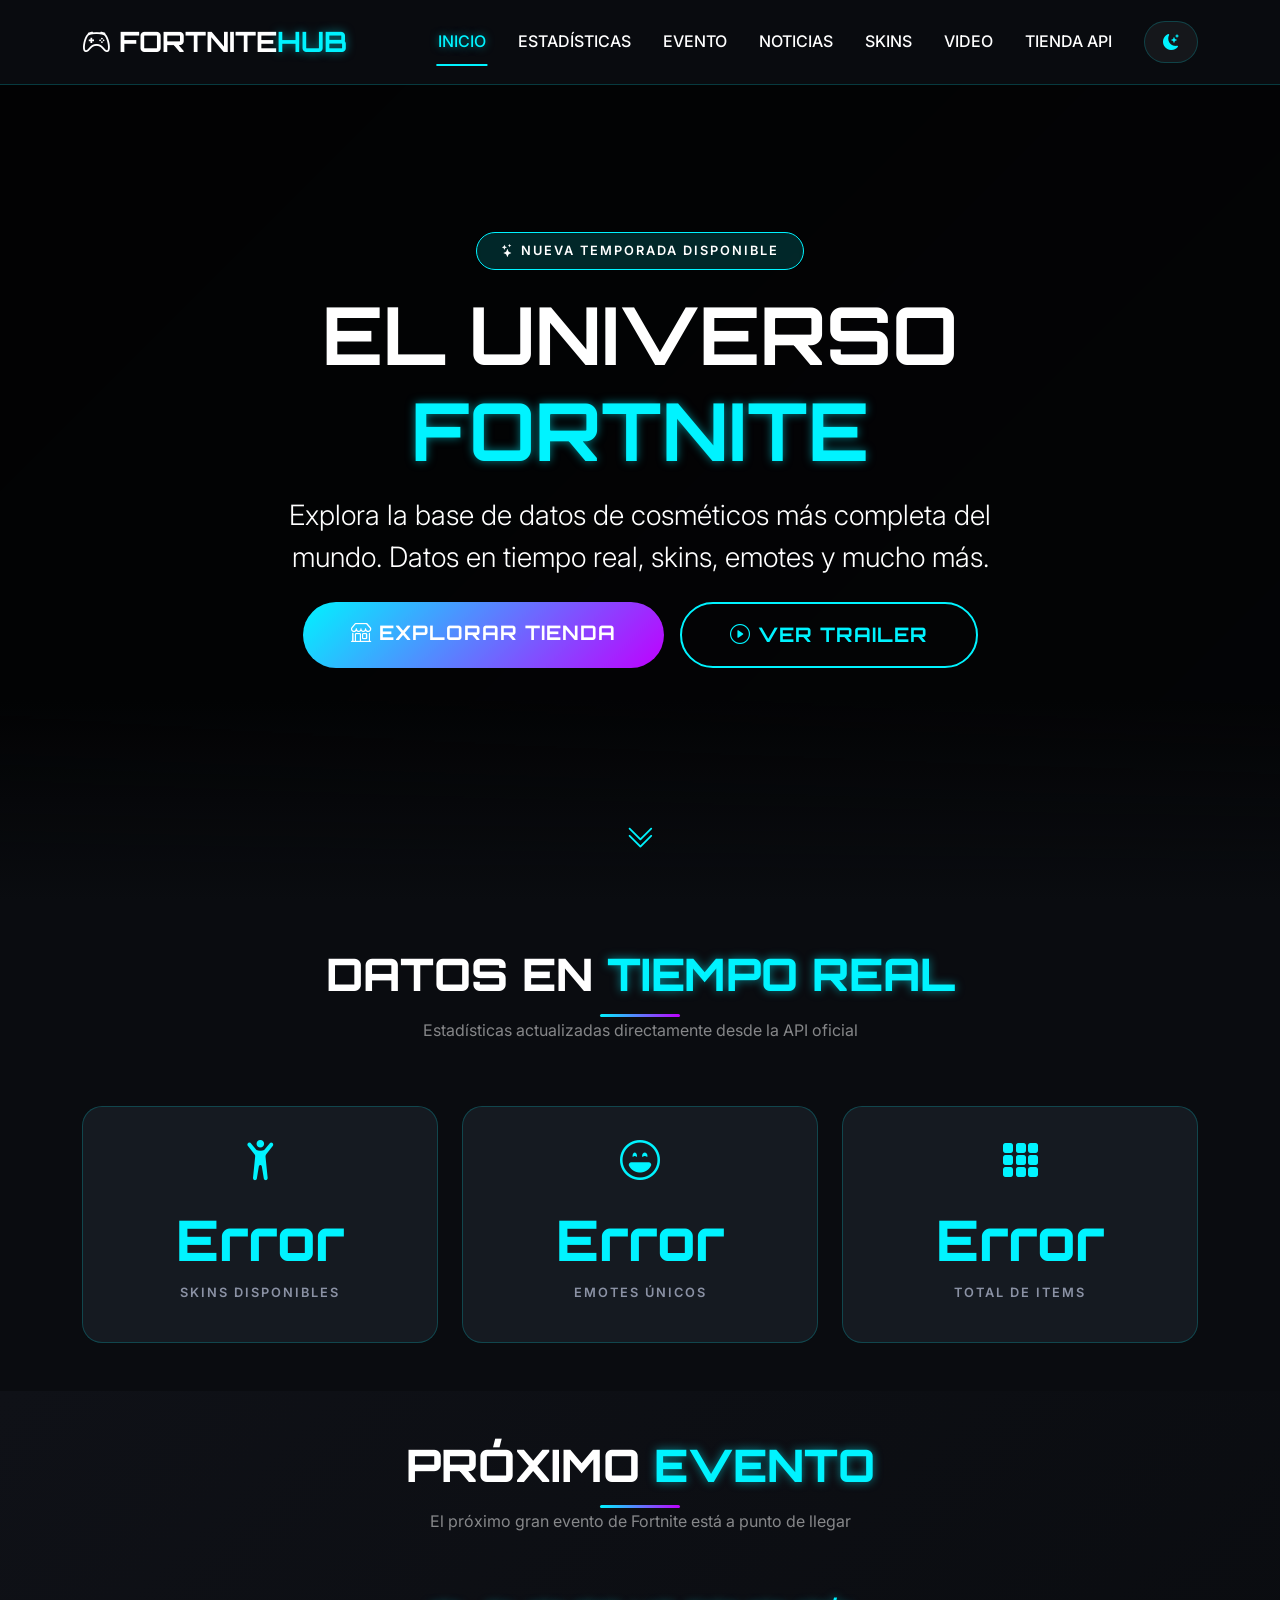
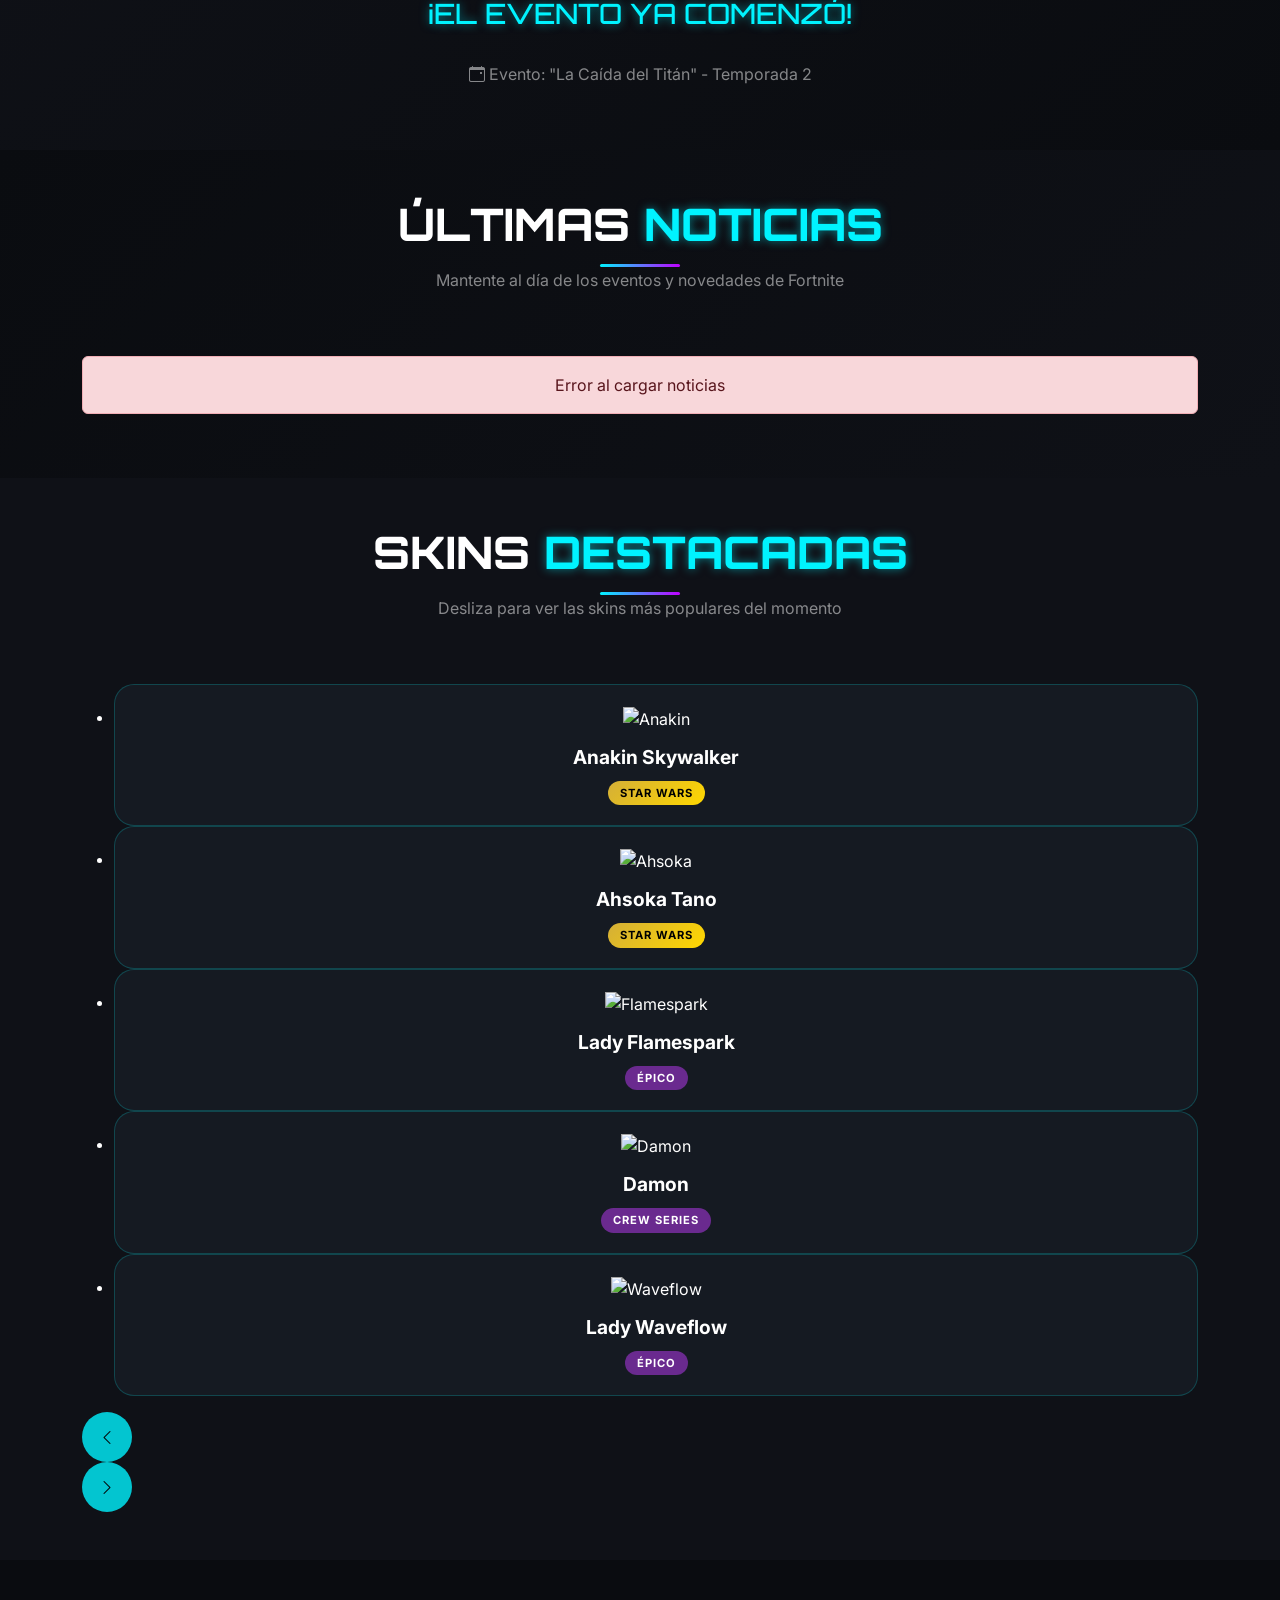
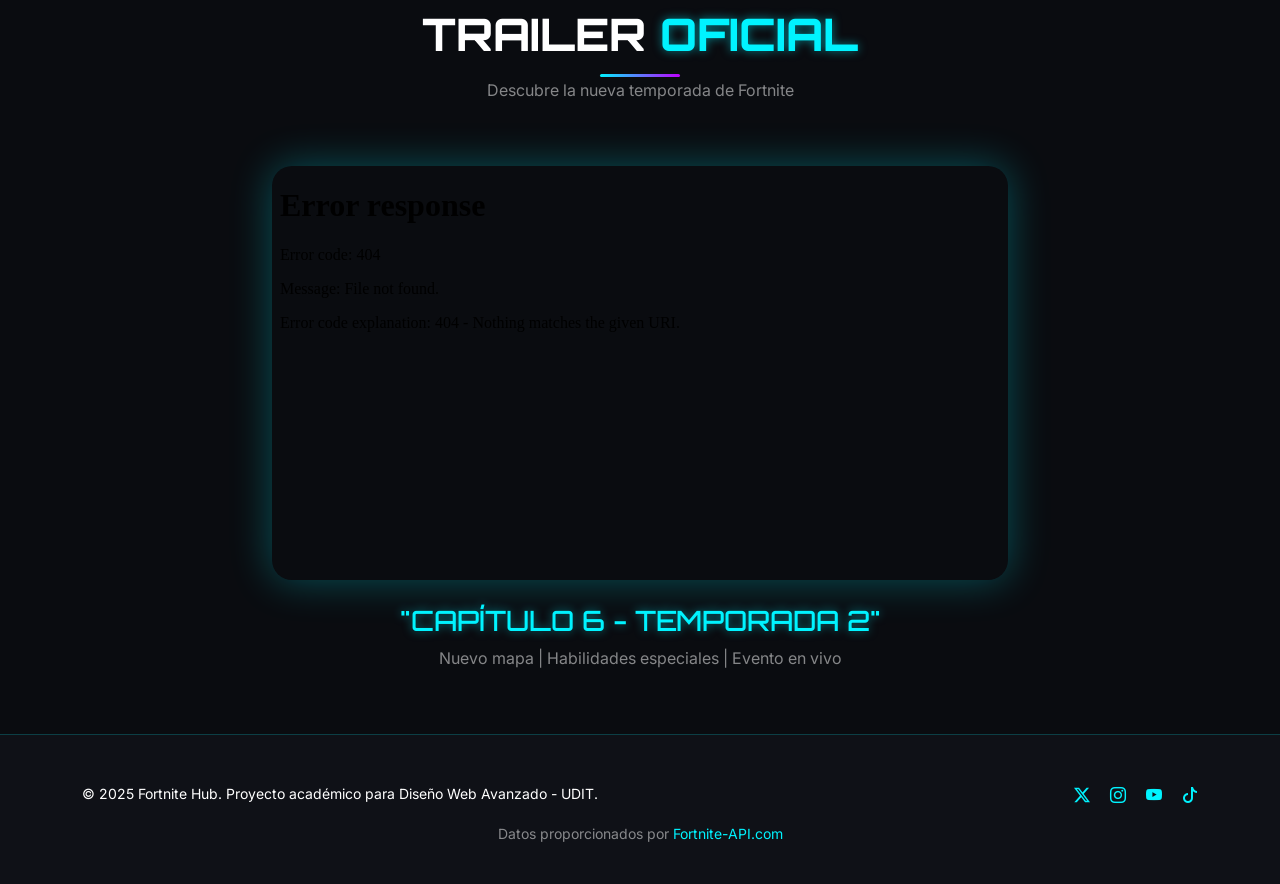
==== index.html @ 35dce5d7 "empezamos a trabajar 18:15-21:35, land page a medias, quedan mejuoras visuales y conectarlo conotras" ====
<!DOCTYPE html>
<html lang="es">
<head>
  <meta charset="UTF-8">
  <meta name="viewport" content="width=device-width, initial-scale=1.0">
  <title>Fortnite Hub | Landing Page Oficial</title>

  <!-- Bootstrap 5.3 -->
  <link href="https://cdn.jsdelivr.net/npm/bootstrap@5.3.0-alpha1/dist/css/bootstrap.min.css" rel="stylesheet">
  <!-- Bootstrap Icons -->
  <link rel="stylesheet" href="https://cdn.jsdelivr.net/npm/bootstrap-icons@1.11.3/font/bootstrap-icons.min.css">
  <!-- Google Fonts -->
  <link href="https://fonts.googleapis.com/css2?family=Orbitron:wght@400;500;600;700;800;900&family=Inter:wght@300;400;600;700&display=swap" rel="stylesheet">
  <!-- AOS (Animate on Scroll) -->
  <link href="https://unpkg.com/aos@2.3.1/dist/aos.css" rel="stylesheet">
  <!-- Lightbox -->
  <link href="https://cdnjs.cloudflare.com/ajax/libs/lightbox2/2.11.4/css/lightbox.min.css" rel="stylesheet">
  <!-- Glide.js -->
  <link href="https://cdn.jsdelivr.net/npm/@glidejs/glide/dist/css/glide.core.min.css" rel="stylesheet">
  <link href="https://cdn.jsdelivr.net/npm/@glidejs/glide/dist/css/glide.theme.min.css" rel="stylesheet">
  <!-- CSS Personal -->
  <link rel="stylesheet" href="css/style.css">
</head>
<body>

  <!-- Fondo de partículas -->
  <div id="tsparticles" style="position: fixed; top: 0; left: 0; width: 100%; height: 100%; z-index: 0; pointer-events: none;"></div>

  <nav class="navbar navbar-expand-lg navbar-dark fixed-top" data-aos="fade-down">
    <div class="container">
      <a class="navbar-brand fw-bold fs-3" href="index.html">
        <i class="bi bi-controller"></i> FORTNITE<span class="text-neon">HUB</span>
      </a>
      <button class="navbar-toggler" type="button" data-bs-toggle="collapse" data-bs-target="#navbarNav">
        <span class="navbar-toggler-icon"></span>
      </button>
      <div class="collapse navbar-collapse" id="navbarNav">
        <ul class="navbar-nav ms-auto mb-2 mb-lg-0">
          <li class="nav-item"><a class="nav-link active" href="#inicio">INICIO</a></li>
          <li class="nav-item"><a class="nav-link" href="#stats">ESTADÍSTICAS</a></li>
          <li class="nav-item"><a class="nav-link" href="#countdown">EVENTO</a></li>
          <li class="nav-item"><a class="nav-link" href="#noticias">NOTICIAS</a></li>
          <li class="nav-item"><a class="nav-link" href="#slider">SKINS</a></li>
          <li class="nav-item"><a class="nav-link" href="#video">VIDEO</a></li>
          <li class="nav-item"><a class="nav-link" href="shop.html">TIENDA API</a></li>
          <li class="nav-item">
            <button id="themeToggle" class="btn btn-theme-toggle ms-lg-3">
              <i class="bi bi-moon-stars-fill"></i>
            </button>
          </li>
        </ul>
      </div>
    </div>
  </nav>

  <!-- ==================== HERO SECTION ==================== -->
  <header id="inicio" class="hero-section d-flex align-items-center">
    <div class="container">
      <div class="row">
        <div class="col-lg-8 mx-auto text-center text-white" data-aos="fade-up" data-aos-duration="1000">
          <div class="badge-neon mb-3">
            <i class="bi bi-stars"></i> NUEVA TEMPORADA DISPONIBLE
          </div>
          <h1 class="display-1 fw-bold mb-3 glitch-text">EL UNIVERSO <span class="text-neon">FORTNITE</span></h1>
          <p class="lead mb-4 fs-3">Explora la base de datos de cosméticos más completa del mundo. Datos en tiempo real, skins, emotes y mucho más.</p>
          <div class="d-flex justify-content-center gap-3 flex-wrap">
            <a href="shop.html" class="btn btn-primary-custom btn-lg px-5 py-3">
              <i class="bi bi-shop"></i> EXPLORAR TIENDA
            </a>
            <a href="#video" class="btn btn-outline-custom btn-lg px-5 py-3">
              <i class="bi bi-play-circle"></i> VER TRAILER
            </a>
          </div>
        </div>
      </div>
    </div>
    <div class="hero-overlay"></div>
    <div class="scroll-indicator">
      <span><i class="bi bi-chevron-double-down"></i></span>
    </div>
  </header>

  <!-- ==================== ESTADÍSTICAS ==================== -->
  <section id="stats" class="stats-section py-5">
    <div class="container">
      <div class="row text-center mb-5">
        <div class="col-12" data-aos="fade-up">
          <h2 class="section-title">DATOS EN <span class="text-neon">TIEMPO REAL</span></h2>
          <p class="text-white-50">Estadísticas actualizadas directamente desde la API oficial</p>
        </div>
      </div>
      <div class="row g-4 justify-content-center">
        <div class="col-md-4" data-aos="fade-up" data-aos-delay="0">
          <div class="stat-card text-center p-4">
            <div class="stat-icon"><i class="bi bi-person-arms-up"></i></div>
            <div class="stat-number" id="skinsCount">--</div>
            <p class="stat-label">SKINS DISPONIBLES</p>
          </div>
        </div>
        <div class="col-md-4" data-aos="fade-up" data-aos-delay="100">
          <div class="stat-card text-center p-4">
            <div class="stat-icon"><i class="bi bi-emoji-laughing"></i></div>
            <div class="stat-number" id="emotesCount">--</div>
            <p class="stat-label">EMOTES ÚNICOS</p>
          </div>
        </div>
        <div class="col-md-4" data-aos="fade-up" data-aos-delay="200">
          <div class="stat-card text-center p-4">
            <div class="stat-icon"><i class="bi bi-grid-3x3-gap-fill"></i></div>
            <div class="stat-number" id="totalCount">--</div>
            <p class="stat-label">TOTAL DE ITEMS</p>
          </div>
        </div>
      </div>
    </div>
  </section>

  <!-- ==================== CONTADOR PARA PRÓXIMO EVENTO ==================== -->
  <section id="countdown" class="countdown-section py-5">
    <div class="container">
      <div class="row text-center mb-5">
        <div class="col-12" data-aos="fade-up">
          <h2 class="section-title">PRÓXIMO <span class="text-neon">EVENTO</span></h2>
          <p class="text-white-50">El próximo gran evento de Fortnite está a punto de llegar</p>
        </div>
      </div>
      <div class="row justify-content-center">
        <div class="col-md-10">
          <div class="countdown-timer d-flex justify-content-center gap-3 gap-md-4 flex-wrap">
            <div class="countdown-box" data-aos="flip-up" data-aos-delay="0">
              <span id="days">00</span>
              <span>DÍAS</span>
            </div>
            <div class="countdown-box" data-aos="flip-up" data-aos-delay="100">
              <span id="hours">00</span>
              <span>HORAS</span>
            </div>
            <div class="countdown-box" data-aos="flip-up" data-aos-delay="200">
              <span id="minutes">00</span>
              <span>MINUTOS</span>
            </div>
            <div class="countdown-box" data-aos="flip-up" data-aos-delay="300">
              <span id="seconds">00</span>
              <span>SEGUNDOS</span>
            </div>
          </div>
          <p class="text-center mt-4 text-white-50">
            <i class="bi bi-calendar-event"></i> Evento: "La Caída del Titán" - Temporada 2
          </p>
        </div>
      </div>
    </div>
  </section>

  <!-- ==================== NOTICIAS ==================== -->
  <section id="noticias" class="news-section py-5">
    <div class="container">
      <div class="row text-center mb-5">
        <div class="col-12" data-aos="fade-up">
          <h2 class="section-title">ÚLTIMAS <span class="text-neon">NOTICIAS</span></h2>
          <p class="text-white-50">Mantente al día de los eventos y novedades de Fortnite</p>
        </div>
      </div>
      <div class="row g-4" id="newsContainer">
        <div class="col-12 text-center">
          <div class="spinner-border text-neon" role="status">
            <span class="visually-hidden">Cargando noticias...</span>
          </div>
        </div>
      </div>
    </div>
  </section>

  <!-- ==================== SLIDER DE SKINS ==================== -->
  <section id="slider" class="slider-section py-5">
    <div class="container">
      <div class="row text-center mb-5">
        <div class="col-12" data-aos="fade-up">
          <h2 class="section-title">SKINS <span class="text-neon">DESTACADAS</span></h2>
          <p class="text-white-50">Desliza para ver las skins más populares del momento</p>
        </div>
      </div>
      <div class="row">
        <div class="col-12" data-aos="fade-up">
          <div class="glide">
            <div class="glide__track" data-glide-el="track">
              <ul class="glide__slides">
                <li class="glide__slide">
                  <div class="slider-card">
                    <div class="slider-img-wrapper">
                      <img src="https://fortnite-api.com/images/cosmetics/br/character_maltburger/icon.png" alt="Anakin">
                    </div>
                    <h4>Anakin Skywalker</h4>
                    <span class="rarity-badge rarity-legendary">Star Wars</span>
                  </div>
                </li>
                <li class="glide__slide">
                  <div class="slider-card">
                    <div class="slider-img-wrapper">
                      <img src="https://fortnite-api.com/images/cosmetics/br/character_masalarail/icon.png" alt="Ahsoka">
                    </div>
                    <h4>Ahsoka Tano</h4>
                    <span class="rarity-badge rarity-legendary">Star Wars</span>
                  </div>
                </li>
                <li class="glide__slide">
                  <div class="slider-card">
                    <div class="slider-img-wrapper">
                      <img src="https://fortnite-api.com/images/cosmetics/br/character_burnleer/icon.png" alt="Flamespark">
                    </div>
                    <h4>Lady Flamespark</h4>
                    <span class="rarity-badge rarity-epic">Épico</span>
                  </div>
                </li>
                <li class="glide__slide">
                  <div class="slider-card">
                    <div class="slider-img-wrapper">
                      <img src="https://fortnite-api.com/images/cosmetics/br/character_nickelscan/icon.png" alt="Damon">
                    </div>
                    <h4>Damon</h4>
                    <span class="rarity-badge rarity-epic">Crew Series</span>
                  </div>
                </li>
                <li class="glide__slide">
                  <div class="slider-card">
                    <div class="slider-img-wrapper">
                      <img src="https://fortnite-api.com/images/cosmetics/br/character_mistybead/icon.png" alt="Waveflow">
                    </div>
                    <h4>Lady Waveflow</h4>
                    <span class="rarity-badge rarity-epic">Épico</span>
                  </div>
                </li>
              </ul>
            </div>
            <div class="glide__arrows" data-glide-el="controls">
              <button class="glide__arrow glide__arrow--left" data-glide-dir="<">
                <i class="bi bi-chevron-left"></i>
              </button>
              <button class="glide__arrow glide__arrow--right" data-glide-dir=">">
                <i class="bi bi-chevron-right"></i>
              </button>
            </div>
          </div>
        </div>
      </div>
    </div>
  </section>

  <!-- ==================== VIDEO DE YOUTUBE ==================== -->
  <section id="video" class="video-section py-5">
    <div class="container">
      <div class="row text-center mb-5">
        <div class="col-12" data-aos="fade-up">
          <h2 class="section-title">TRAILER <span class="text-neon">OFICIAL</span></h2>
          <p class="text-white-50">Descubre la nueva temporada de Fortnite</p>
        </div>
      </div>
      <div class="row justify-content-center">
        <div class="col-lg-8" data-aos="fade-up" data-aos-delay="100">
          <div class="video-container">
            <iframe src="placeholder" title="Fortnite Trailer" frameborder="0" allow="accelerometer; autoplay; clipboard-write; encrypted-media; gyroscope; picture-in-picture" allowfullscreen></iframe>
          </div>
          <div class="video-info text-center mt-4">
            <h3 class="text-neon">"CAPÍTULO 6 - TEMPORADA 2"</h3>
            <p class="text-white-50">Nuevo mapa | Habilidades especiales | Evento en vivo</p>
          </div>
        </div>
      </div>
    </div>
  </section>

  <!-- ==================== FOOTER ==================== -->
  <footer class="footer pt-5 pb-4">
    <div class="container">
      <div class="row">
        <div class="col-md-6 text-center text-md-start">
          <p class="small mb-0">&copy; 2025 Fortnite Hub. Proyecto académico para Diseño Web Avanzado - UDIT.</p>
        </div>
        <div class="col-md-6 text-center text-md-end">
          <a href="#" class="me-3"><i class="bi bi-twitter-x"></i></a>
          <a href="#" class="me-3"><i class="bi bi-instagram"></i></a>
          <a href="#" class="me-3"><i class="bi bi-youtube"></i></a>
          <a href="#"><i class="bi bi-tiktok"></i></a>
        </div>
      </div>
      <div class="row mt-3">
        <div class="col-12 text-center">
          <p class="small text-white-50">Datos proporcionados por <a href="https://dash.fortnite-api.com/" target="_blank">Fortnite-API.com</a></p>
        </div>
      </div>
    </div>
  </footer>

  <!-- Botón volver arriba -->
  <button id="backToTop" class="btn-back-to-top">
    <i class="bi bi-arrow-up-short"></i>
  </button>

  <!-- ==================== SCRIPTS ==================== -->
  <script src="https://code.jquery.com/jquery-3.7.1.min.js"></script>
  <script src="https://cdn.jsdelivr.net/npm/bootstrap@5.3.0-alpha1/dist/js/bootstrap.bundle.min.js"></script>
  <script src="https://unpkg.com/aos@2.3.1/dist/aos.js"></script>
  <script src="https://cdnjs.cloudflare.com/ajax/libs/lightbox2/2.11.4/js/lightbox.min.js"></script>
  <script src="https://cdn.jsdelivr.net/npm/@glidejs/glide/dist/glide.min.js"></script>
  <script src="https://cdn.jsdelivr.net/npm/tsparticles@2.12.0/tsparticles.bundle.min.js"></script>
  <script src="js/app.js"></script>
</body>
</html>
---- css/style.css ----
:root {
  --bg-primary: #0a0c10;
  --bg-secondary: #0f1117;
  --bg-card: rgba(23, 28, 35, 0.95);
  --text-primary: #ffffff;
  --text-secondary: #8b92a5;
  --text-muted: rgba(255, 255, 255, 0.5);
  --border-color: rgba(0, 243, 255, 0.2);
  --neon-cyan: #00f3ff;
  --neon-pink: #ff00a6;
  --neon-purple: #bf00ff;
  --neon-glow: 0 0 20px rgba(0, 243, 255, 0.4);
  --glass-bg: rgba(255, 255, 255, 0.05);
  --transition: all 0.4s cubic-bezier(0.4, 0, 0.2, 1);
}

body.light-mode {
  --bg-primary: #f0f2f5;
  --bg-secondary: #ffffff;
  --bg-card: rgba(255, 255, 255, 0.95);
  --text-primary: #1a1a2e;
  --text-secondary: #4a5568;
  --text-muted: #6c757d;
  --border-color: rgba(0, 0, 0, 0.1);
  --neon-cyan: #0077b6;
  --neon-pink: #c2185b;
  --neon-purple: #9b59b6;
  --neon-glow: 0 0 20px rgba(0, 119, 182, 0.2);
  --glass-bg: rgba(0, 0, 0, 0.03);
}

* {
  margin: 0;
  padding: 0;
  box-sizing: border-box;
}

body {
  font-family: 'Inter', 'Segoe UI', sans-serif;
  background-color: var(--bg-primary);
  color: var(--text-primary);
  overflow-x: hidden;
  transition: var(--transition);
}

h1, h2, h3, .navbar-brand, .btn {
  font-family: 'Orbitron', monospace;
}

/* ===== NAVBAR ===== */
.navbar {
  background: rgba(10, 12, 16, 0.95);
  backdrop-filter: blur(10px);
  padding: 1rem 0;
  transition: var(--transition);
  border-bottom: 1px solid var(--border-color);
  z-index: 1000;
}

body.light-mode .navbar {
  background: rgba(255, 255, 255, 0.95);
}

.navbar-brand {
  font-size: 1.5rem;
  font-weight: 800;
  color: var(--text-primary) !important;
}

.navbar-nav .nav-link {
  color: var(--text-primary) !important;
  font-weight: 500;
  margin: 0 0.5rem;
  transition: var(--transition);
  position: relative;
}

.navbar-nav .nav-link::after {
  content: '';
  position: absolute;
  bottom: -5px;
  left: 50%;
  transform: translateX(-50%);
  width: 0;
  height: 2px;
  background: var(--neon-cyan);
  transition: width 0.3s ease;
}

.navbar-nav .nav-link:hover::after,
.navbar-nav .nav-link.active::after {
  width: 80%;
}

.navbar-nav .nav-link:hover,
.navbar-nav .nav-link.active {
  color: var(--neon-cyan) !important;
  text-shadow: 0 0 8px rgba(0, 243, 255, 0.5);
}

/* ===== BOTÓN DE TEMA ===== */
.btn-theme-toggle {
  background: var(--glass-bg);
  border: 1px solid var(--border-color);
  border-radius: 50px;
  padding: 8px 18px;
  color: var(--neon-cyan);
  transition: var(--transition);
  cursor: pointer;
}

.btn-theme-toggle:hover {
  background: var(--neon-cyan);
  color: var(--bg-primary);
  transform: scale(1.05);
  box-shadow: var(--neon-glow);
}

/* ===== BOTÓN VOLVER ARRIBA ===== */
.btn-back-to-top {
  position: fixed;
  bottom: 30px;
  right: 30px;
  width: 55px;
  height: 55px;
  border-radius: 50%;
  background: var(--neon-cyan);
  color: var(--bg-primary);
  border: none;
  cursor: pointer;
  opacity: 0;
  visibility: hidden;
  transition: all 0.3s ease;
  z-index: 1000;
  box-shadow: 0 0 15px rgba(0, 243, 255, 0.5);
  font-size: 1.5rem;
  display: flex;
  align-items: center;
  justify-content: center;
}

.btn-back-to-top.show {
  opacity: 1;
  visibility: visible;
}

.btn-back-to-top:hover {
  transform: translateY(-5px);
  background: var(--neon-purple);
  box-shadow: 0 0 25px var(--neon-purple);
}

/* ===== HERO SECTION ===== */
.hero-section {
  position: relative;
  min-height: 100vh;
  background-image: linear-gradient(135deg, rgba(0,0,0,0.8) 0%, rgba(0,0,0,0.6) 100%), 
                    url('https://images.alphacoders.com/133/1337565.jpeg');
  background-size: cover;
  background-position: center;
  background-attachment: fixed;
  display: flex;
  align-items: center;
}

.hero-overlay {
  position: absolute;
  bottom: 0;
  left: 0;
  width: 100%;
  height: 200px;
  background: linear-gradient(to top, var(--bg-primary), transparent);
  z-index: 1;
}

.scroll-indicator {
  position: absolute;
  bottom: 40px;
  left: 50%;
  transform: translateX(-50%);
  z-index: 10;
  animation: bounce 2s infinite;
  color: var(--neon-cyan);
  font-size: 1.8rem;
}

@keyframes bounce {
  0%, 100% { transform: translateX(-50%) translateY(0); }
  50% { transform: translateX(-50%) translateY(15px); }
}

.badge-neon {
  display: inline-block;
  background: rgba(0, 243, 255, 0.15);
  border: 1px solid var(--neon-cyan);
  padding: 8px 24px;
  border-radius: 40px;
  font-size: 0.8rem;
  letter-spacing: 2px;
  backdrop-filter: blur(5px);
  font-weight: 600;
}

.glitch-text {
  animation: glitch 3s infinite;
  font-size: 5rem;
}

@keyframes glitch {
  0%, 100% { text-shadow: 3px 0 0 rgba(255,0,0,0.5), -3px 0 0 rgba(0,255,255,0.5); }
  50% { text-shadow: -3px 0 0 rgba(255,0,0,0.5), 3px 0 0 rgba(0,255,255,0.5); }
}

.text-neon {
  color: var(--neon-cyan);
  text-shadow: 0 0 10px rgba(0, 243, 255, 0.5);
}

/* ===== BOTONES PERSONALIZADOS ===== */
.btn-primary-custom {
  background: linear-gradient(135deg, var(--neon-cyan), var(--neon-purple));
  border: none;
  border-radius: 50px;
  font-weight: 700;
  padding: 14px 36px;
  transition: var(--transition);
  color: white;
  letter-spacing: 1px;
}

.btn-primary-custom:hover {
  transform: translateY(-3px);
  box-shadow: var(--neon-glow);
}

.btn-outline-custom {
  background: transparent;
  border: 2px solid var(--neon-cyan);
  border-radius: 50px;
  padding: 14px 36px;
  font-weight: 700;
  color: var(--neon-cyan);
  transition: var(--transition);
  letter-spacing: 1px;
}

.btn-outline-custom:hover {
  background: var(--neon-cyan);
  color: var(--bg-primary);
  box-shadow: var(--neon-glow);
  transform: translateY(-3px);
}

/* ===== STATS SECTION ===== */
.stats-section {
  padding: 100px 0;
  position: relative;
  z-index: 1;
}

.section-title {
  font-size: 2.8rem;
  font-weight: 800;
  margin-bottom: 1rem;
  color: var(--text-primary);
  position: relative;
  display: inline-block;
}

.section-title::after {
  content: '';
  position: absolute;
  bottom: -15px;
  left: 50%;
  transform: translateX(-50%);
  width: 80px;
  height: 3px;
  background: linear-gradient(90deg, var(--neon-cyan), var(--neon-purple));
  border-radius: 3px;
}

.stat-card {
  background: var(--bg-card);
  border-radius: 20px;
  border: 1px solid var(--border-color);
  backdrop-filter: blur(10px);
  transition: var(--transition);
  position: relative;
  overflow: hidden;
}

.stat-card::before {
  content: '';
  position: absolute;
  top: 0;
  left: -100%;
  width: 100%;
  height: 100%;
  background: linear-gradient(90deg, transparent, rgba(0,243,255,0.1), transparent);
  transition: left 0.5s ease;
}

.stat-card:hover::before {
  left: 100%;
}

.stat-card:hover {
  border-color: var(--neon-cyan);
  box-shadow: var(--neon-glow);
  transform: translateY(-8px);
}

.stat-icon {
  font-size: 2.5rem;
  color: var(--neon-cyan);
  margin-bottom: 15px;
}

.stat-number {
  font-size: 3.5rem;
  font-weight: 800;
  color: var(--neon-cyan);
  line-height: 1.2;
  font-family: 'Orbitron', monospace;
}

.stat-label {
  color: var(--text-secondary);
  letter-spacing: 2px;
  font-size: 0.8rem;
  font-weight: 600;
  text-transform: uppercase;
  margin-top: 10px;
}

/* ===== CONTADOR ===== */
.countdown-section {
  padding: 100px 0;
  background: linear-gradient(135deg, var(--bg-secondary), var(--bg-primary));
  position: relative;
  z-index: 1;
}

.countdown-timer {
  display: flex;
  justify-content: center;
  gap: 30px;
  flex-wrap: wrap;
}

.countdown-box {
  background: var(--bg-card);
  border-radius: 20px;
  padding: 25px 35px;
  min-width: 130px;
  text-align: center;
  border: 1px solid var(--neon-cyan);
  transition: var(--transition);
  box-shadow: 0 0 20px rgba(0, 243, 255, 0.1);
}

.countdown-box:hover {
  transform: translateY(-5px);
  box-shadow: var(--neon-glow);
}

.countdown-box span:first-child {
  font-size: 3rem;
  font-weight: 800;
  font-family: 'Orbitron', monospace;
  color: var(--neon-cyan);
  display: block;
  line-height: 1.2;
}

.countdown-box span:last-child {
  font-size: 0.8rem;
  letter-spacing: 2px;
  color: var(--text-muted);
  margin-top: 10px;
  display: block;
}

/* ===== NOTICIAS ===== */
.news-section {
  background: linear-gradient(135deg, var(--bg-primary), var(--bg-secondary));
  padding: 100px 0;
  position: relative;
  z-index: 1;
}

.news-card {
  background: var(--bg-card);
  border-radius: 20px;
  overflow: hidden;
  transition: var(--transition);
  border: 1px solid var(--border-color);
  height: 100%;
  position: relative;
}

.news-card:hover {
  transform: translateY(-10px);
  border-color: var(--neon-cyan);
  box-shadow: var(--neon-glow);
}

.news-image {
  position: relative;
  overflow: hidden;
  height: 220px;
}

.news-image img {
  width: 100%;
  height: 100%;
  object-fit: cover;
  transition: transform 0.6s ease;
}

.news-card:hover .news-image img {
  transform: scale(1.1);
}

.news-image::after {
  content: '';
  position: absolute;
  bottom: 0;
  left: 0;
  width: 100%;
  height: 60%;
  background: linear-gradient(to top, var(--bg-card), transparent);
}

.news-body {
  padding: 1.5rem;
}

.news-title {
  font-size: 1.2rem;
  font-weight: 700;
  margin-bottom: 0.75rem;
  color: var(--text-primary);
  font-family: 'Orbitron', monospace;
}

.news-description {
  color: var(--text-secondary);
  font-size: 0.9rem;
  line-height: 1.6;
  margin-bottom: 1rem;
}

.news-footer {
  display: flex;
  justify-content: space-between;
  align-items: center;
  flex-wrap: wrap;
  gap: 10px;
  margin-top: 1rem;
  padding-top: 0.75rem;
  border-top: 1px solid var(--border-color);
}

.news-date {
  font-size: 0.75rem;
  color: var(--text-muted);
}

.news-read-more {
  color: var(--neon-cyan);
  text-decoration: none;
  font-size: 0.85rem;
  font-weight: 600;
  transition: var(--transition);
}

.news-read-more:hover {
  transform: translateX(5px);
  color: var(--neon-purple);
}

/* ===== SLIDER ===== */
.slider-section {
  padding: 100px 0;
  background: var(--bg-secondary);
  position: relative;
  z-index: 1;
}

.slider-card {
  background: var(--bg-card);
  border-radius: 20px;
  padding: 20px;
  text-align: center;
  border: 1px solid var(--border-color);
  transition: var(--transition);
}

.slider-card:hover {
  border-color: var(--neon-cyan);
  transform: translateY(-8px);
  box-shadow: var(--neon-glow);
}

.slider-img-wrapper {
  border-radius: 15px;
  overflow: hidden;
  margin-bottom: 15px;
}

.slider-card img {
  width: 100%;
  height: 250px;
  object-fit: cover;
  transition: transform 0.5s ease;
}

.slider-card:hover img {
  transform: scale(1.05);
}

.slider-card h4 {
  font-size: 1.2rem;
  margin-bottom: 10px;
  color: var(--text-primary);
  font-weight: 700;
}

.glide__arrow {
  background: var(--neon-cyan);
  border: none;
  border-radius: 50%;
  width: 50px;
  height: 50px;
  display: flex;
  align-items: center;
  justify-content: center;
  opacity: 0.8;
  transition: var(--transition);
}

.glide__arrow:hover {
  background: var(--neon-purple);
  opacity: 1;
  transform: scale(1.1);
}

/* ===== VIDEO SECTION ===== */
.video-section {
  padding: 100px 0;
  background: var(--bg-primary);
  position: relative;
  z-index: 1;
}

.video-container {
  position: relative;
  padding-bottom: 56.25%;
  height: 0;
  overflow: hidden;
  border-radius: 20px;
  box-shadow: 0 0 40px rgba(0, 243, 255, 0.3);
}

.video-container iframe {
  position: absolute;
  top: 0;
  left: 0;
  width: 100%;
  height: 100%;
  border: none;
}

/* ===== TIENDA (COSMETIC CARDS) ===== */
.cosmetic-card {
  background: var(--bg-card);
  border-radius: 16px;
  overflow: hidden;
  transition: var(--transition);
  border: 1px solid var(--border-color);
  height: 100%;
  backdrop-filter: blur(5px);
}

.cosmetic-card:hover {
  transform: translateY(-8px);
  border-color: var(--neon-cyan);
  box-shadow: var(--neon-glow);
}

.cosmetic-card img {
  width: 100%;
  height: 260px;
  object-fit: cover;
  transition: transform 0.5s;
}

.cosmetic-card:hover img {
  transform: scale(1.05);
}

.card-body {
  padding: 1.2rem;
  text-align: center;
}

.card-title {
  font-size: 1rem;
  font-weight: 700;
  margin-bottom: 0.5rem;
  color: var(--text-primary);
}

/* ===== BADGES DE RAREZA ===== */
.rarity-badge {
  display: inline-block;
  padding: 4px 12px;
  border-radius: 20px;
  font-size: 0.7rem;
  font-weight: 700;
  text-transform: uppercase;
  letter-spacing: 1px;
}

.rarity-common { background: #2e2e2e; color: #fff; }
.rarity-uncommon { background: #2a6e2a; color: #fff; }
.rarity-rare { background: #2a6e8f; color: #fff; }
.rarity-epic { background: #6a2a8f; color: #fff; }
.rarity-legendary { background: linear-gradient(135deg, #d4af37, #ffd700); color: #000; }

body.light-mode .rarity-common { background: #6c757d; color: white; }
body.light-mode .rarity-uncommon { background: #28a745; color: white; }
body.light-mode .rarity-rare { background: #17a2b8; color: white; }
body.light-mode .rarity-epic { background: #9b59b6; color: white; }
body.light-mode .rarity-legendary { background: linear-gradient(135deg, #d4af37, #ffc107); color: #000; }

/* ===== FILTROS ===== */
.filter-bar {
  background: var(--bg-secondary);
  border: 1px solid var(--border-color);
  border-radius: 16px;
  padding: 1.5rem;
}

.form-control, .form-select {
  background: rgba(0, 0, 0, 0.5);
  border: 1px solid var(--border-color);
  border-radius: 8px;
  color: var(--text-primary);
  padding: 12px 15px;
}

.form-control:focus, .form-select:focus {
  background: var(--bg-card);
  border-color: var(--neon-cyan);
  box-shadow: 0 0 0 3px rgba(0, 243, 255, 0.1);
  color: var(--text-primary);
}

.form-control::placeholder {
  color: var(--text-muted);
}

/* ===== PAGE HEADER ===== */
.page-header {
  background: linear-gradient(135deg, var(--bg-primary), var(--bg-secondary));
  border-bottom: 1px solid var(--border-color);
  padding: 100px 0 50px;
  position: relative;
  z-index: 1;
}

/* ===== FOOTER ===== */
.footer {
  background: var(--bg-secondary);
  border-top: 1px solid var(--border-color);
  padding: 2rem 0;
  text-align: center;
  position: relative;
  z-index: 1;
}

.footer a {
  color: var(--neon-cyan);
  text-decoration: none;
  transition: var(--transition);
}

.footer a:hover {
  text-decoration: underline;
  color: var(--neon-purple);
}

/* ===== MODAL ===== */
.modal-content.bg-dark {
  background: var(--bg-secondary) !important;
  border: 1px solid var(--neon-cyan);
}

.border-neon {
  border-color: var(--neon-cyan) !important;
}

/* ===== LOADING SPINNER ===== */
.spinner-border {
  color: var(--neon-cyan);
  width: 4rem;
  height: 4rem;
}

/* ===== RESPONSIVE ===== */
@media (max-width: 992px) {
  .section-title { font-size: 2.2rem; }
  .glitch-text { font-size: 3rem; }
  .stat-number { font-size: 2.8rem; }
  .btn-primary-custom, .btn-outline-custom { padding: 10px 24px; font-size: 0.9rem; }
  .countdown-box { padding: 20px 25px; min-width: 100px; }
  .countdown-box span:first-child { font-size: 2.2rem; }
}

@media (max-width: 768px) {
  .section-title { font-size: 1.8rem; }
  .glitch-text { font-size: 2rem; }
  .stat-number { font-size: 2rem; }
  .hero-section { background-attachment: scroll; min-height: 80vh; }
  .stat-icon { font-size: 1.8rem; }
  .slider-card img { height: 180px; }
  .news-image { height: 180px; }
  .cosmetic-card img { height: 200px; }
  .scroll-indicator { font-size: 1.2rem; bottom: 20px; }
  .countdown-timer { gap: 15px; }
  .countdown-box { padding: 15px 20px; min-width: 70px; }
  .countdown-box span:first-child { font-size: 1.5rem; }
  .countdown-box span:last-child { font-size: 0.6rem; }
}

@media (max-width: 576px) {
  .stat-number { font-size: 1.5rem; }
  .section-title { font-size: 1.5rem; }
  .badge-neon { font-size: 0.6rem; padding: 4px 16px; }
  .btn-theme-toggle { padding: 5px 12px; font-size: 0.8rem; }
  .btn-back-to-top { width: 45px; height: 45px; font-size: 1.2rem; bottom: 20px; right: 20px; }
  .countdown-box { padding: 10px 12px; min-width: 55px; }
  .countdown-box span:first-child { font-size: 1rem; }
}

/* ===== MODO CLARO - CORRECCIÓN TEXTOS ===== */
body.light-mode .text-white-50 {
  color: #6c757d !important;
}

body.light-mode .footer a {
  color: var(--neon-cyan) !important;
}
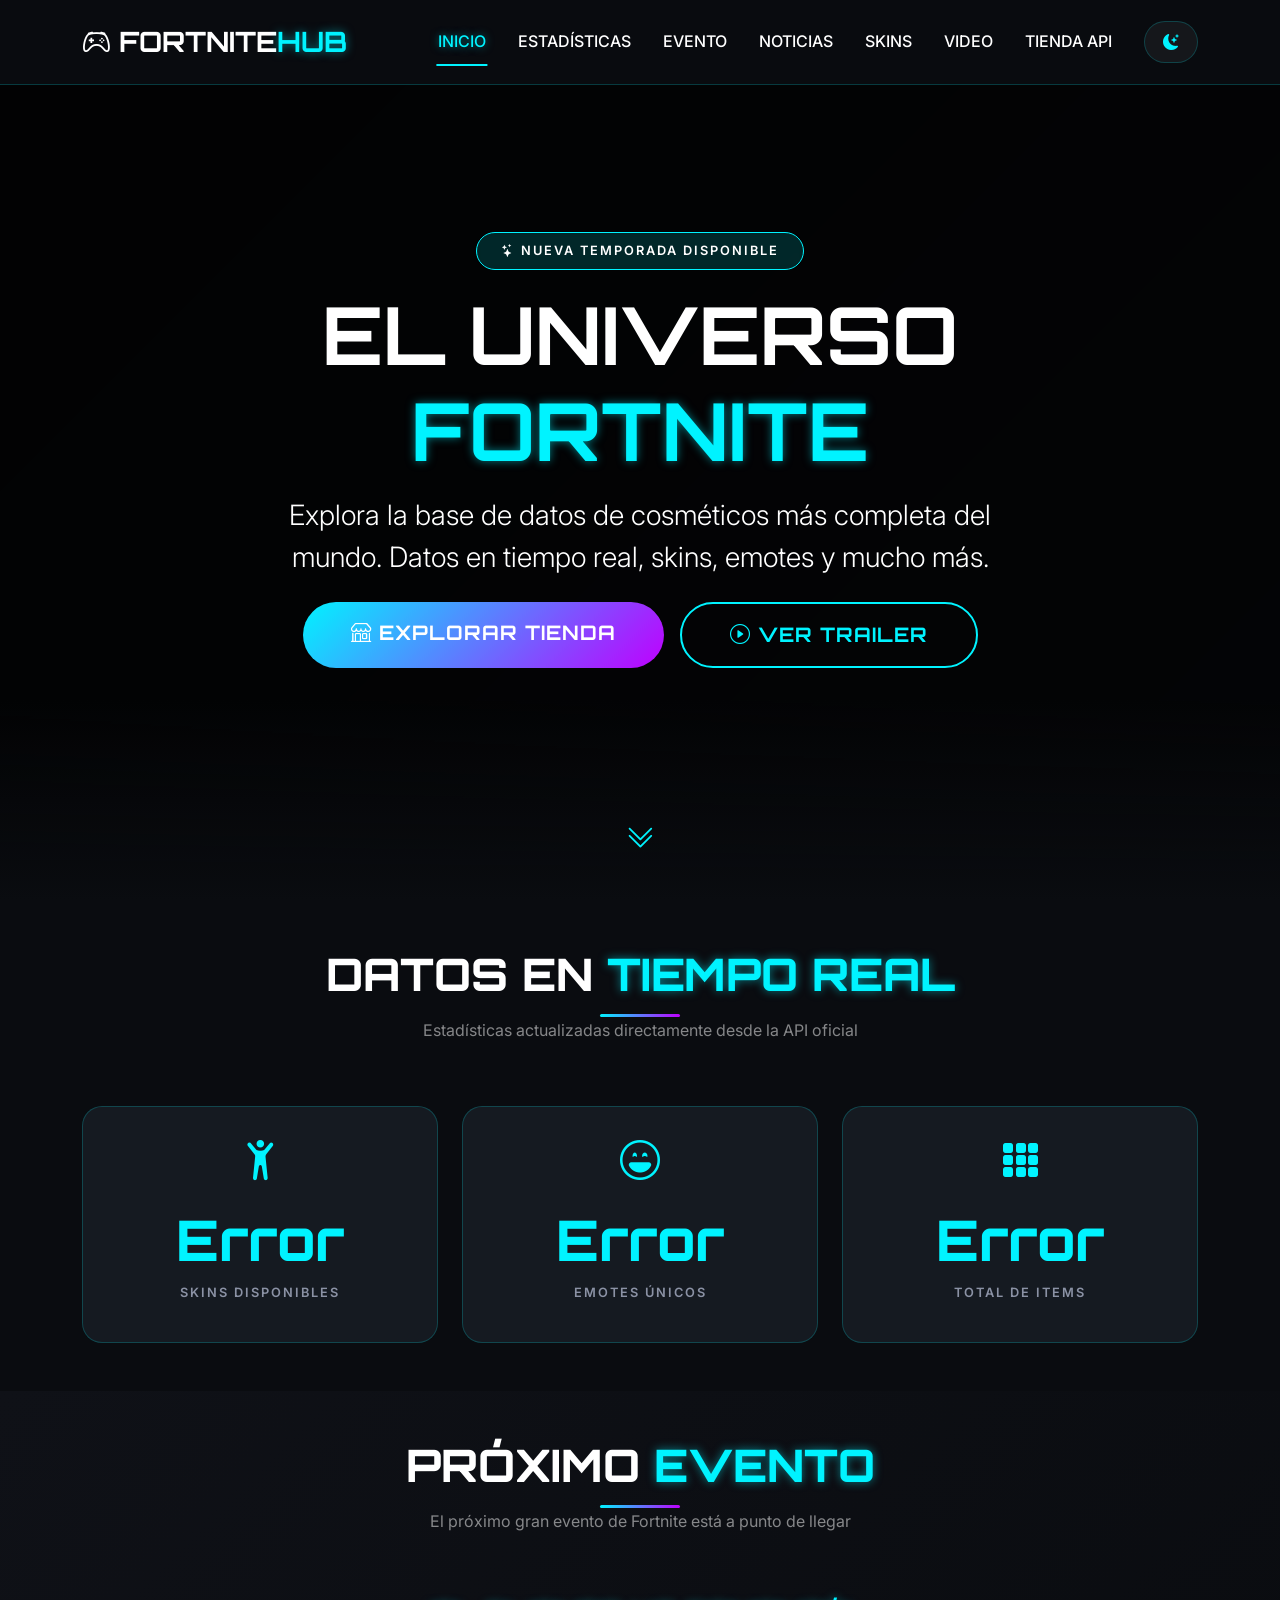
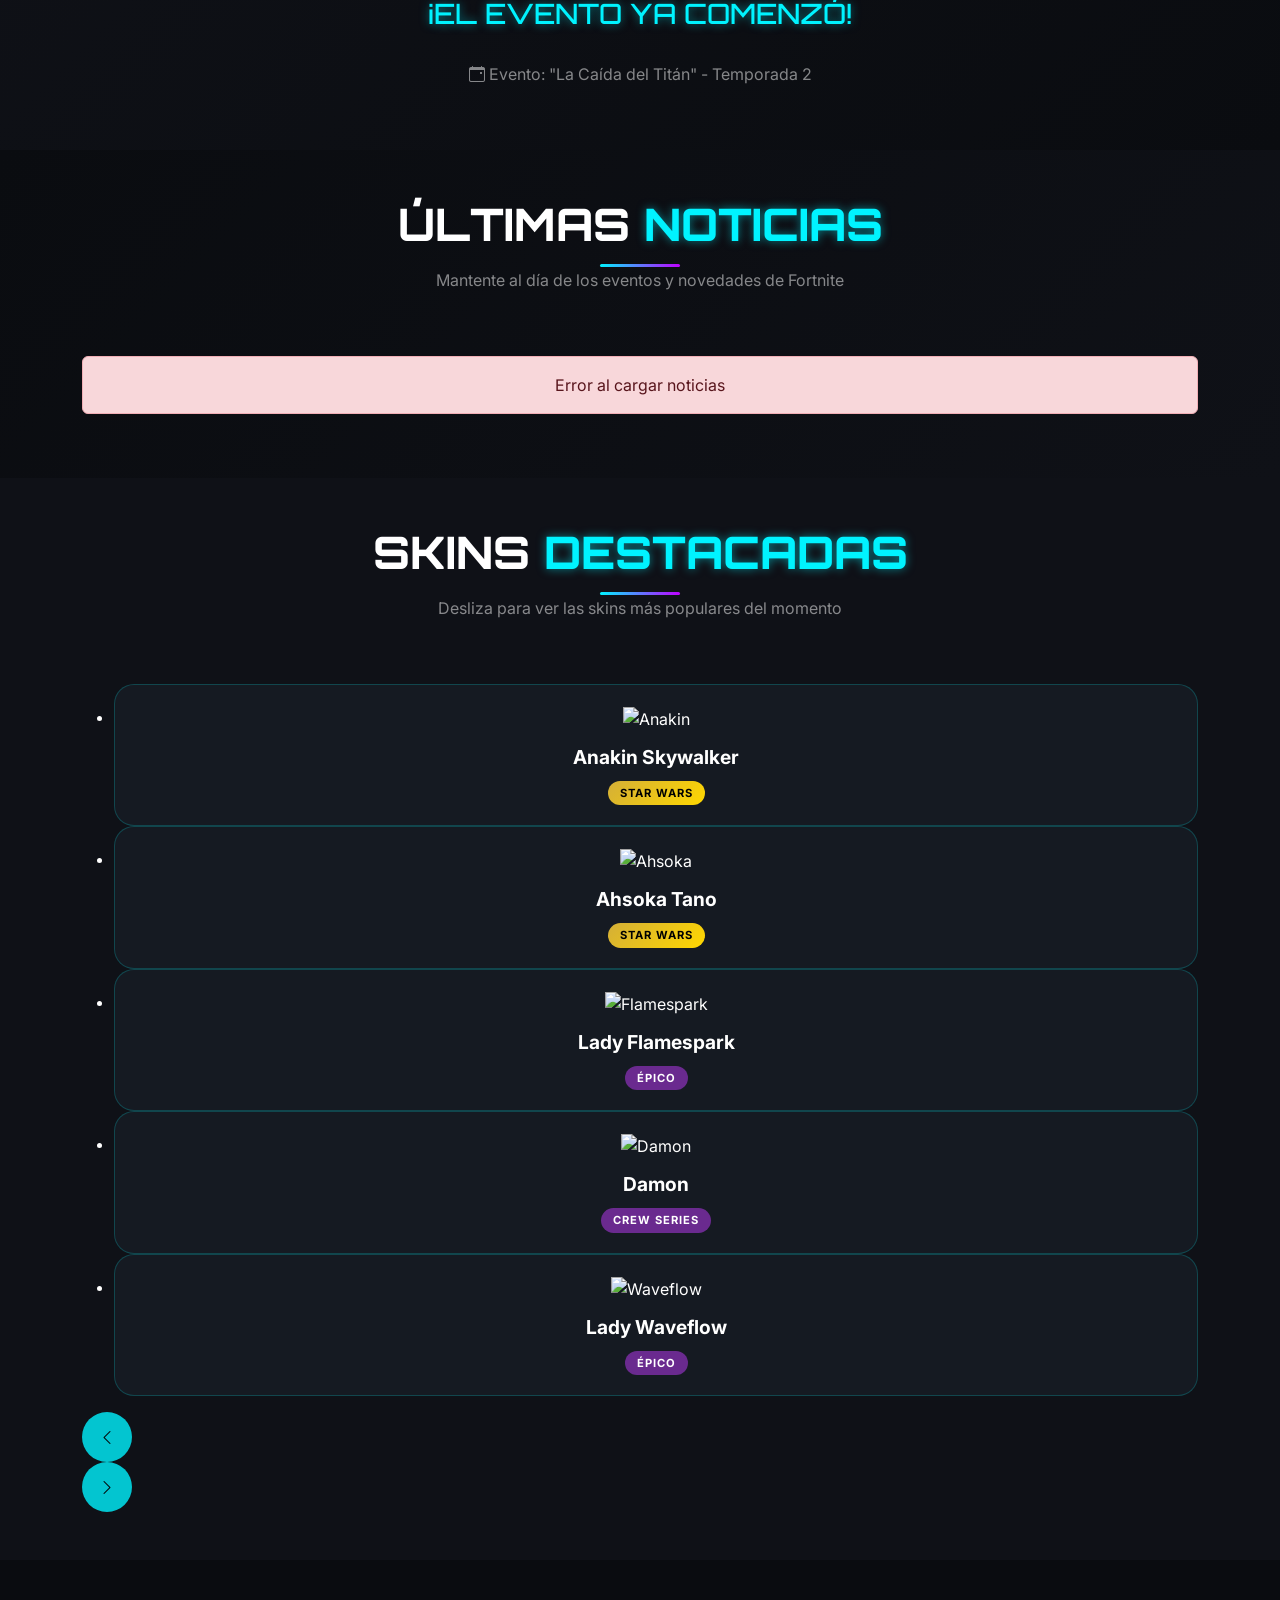
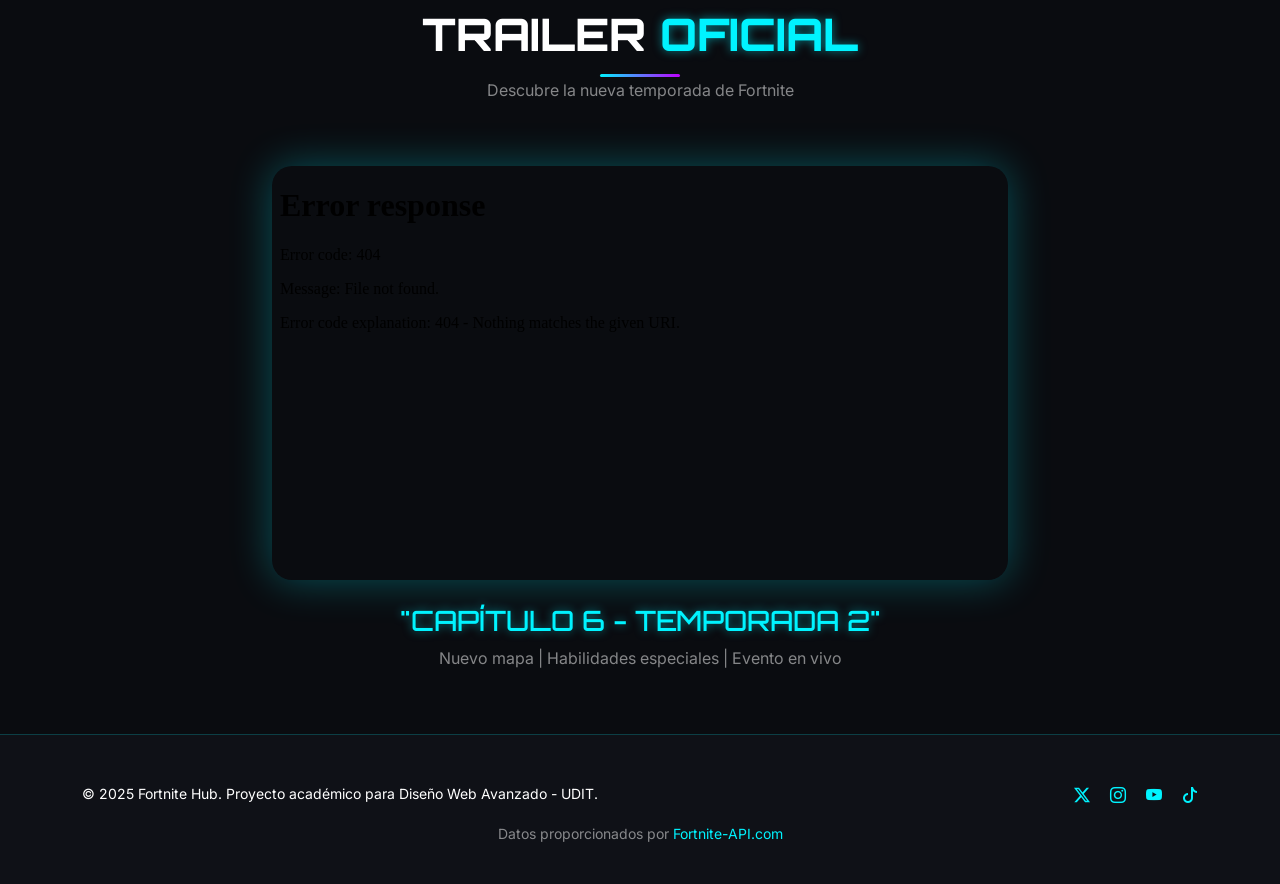
==== commit a85c7d87: "pruebapush" ====
--- a/index.html
+++ b/index.html
@@ -1,5 +1,6 @@
 <!DOCTYPE html>
 <html lang="es">
+<!-- pruebapush -->
 <head>
   <meta charset="UTF-8">
   <meta name="viewport" content="width=device-width, initial-scale=1.0">
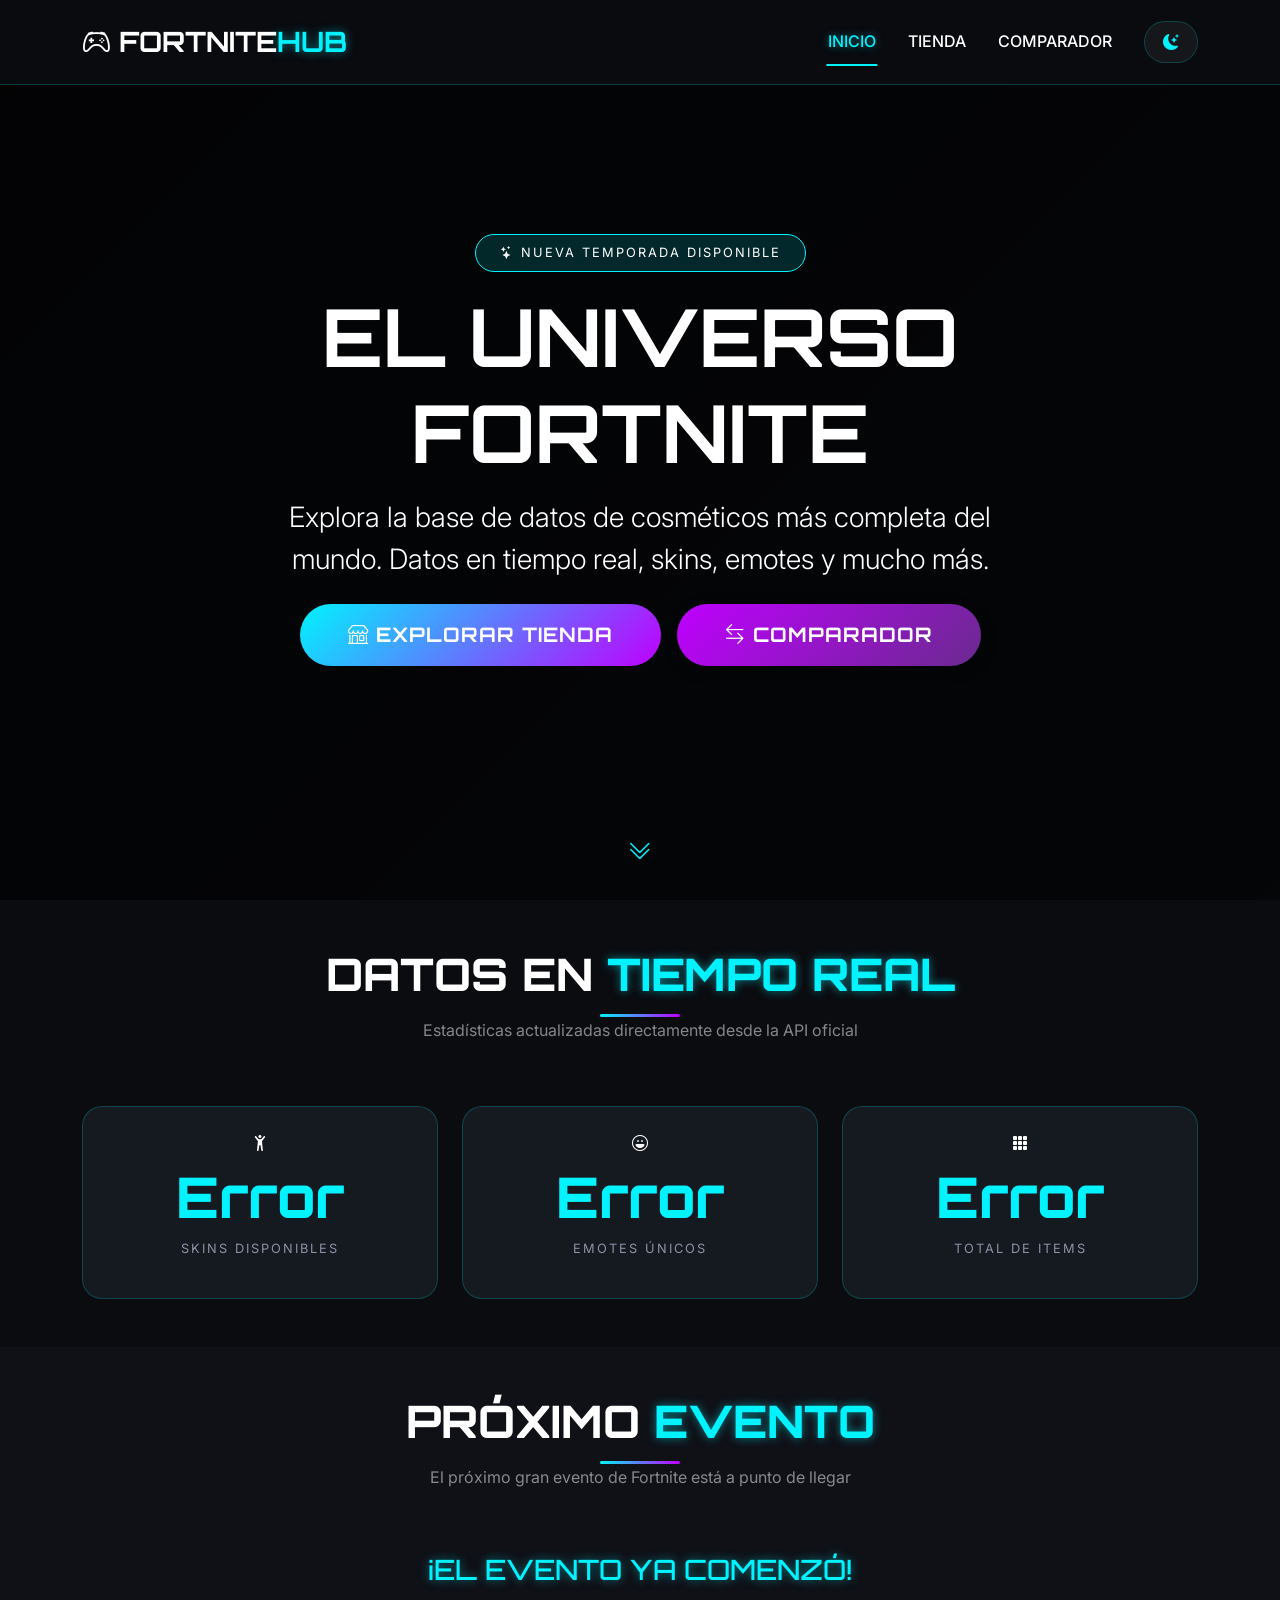
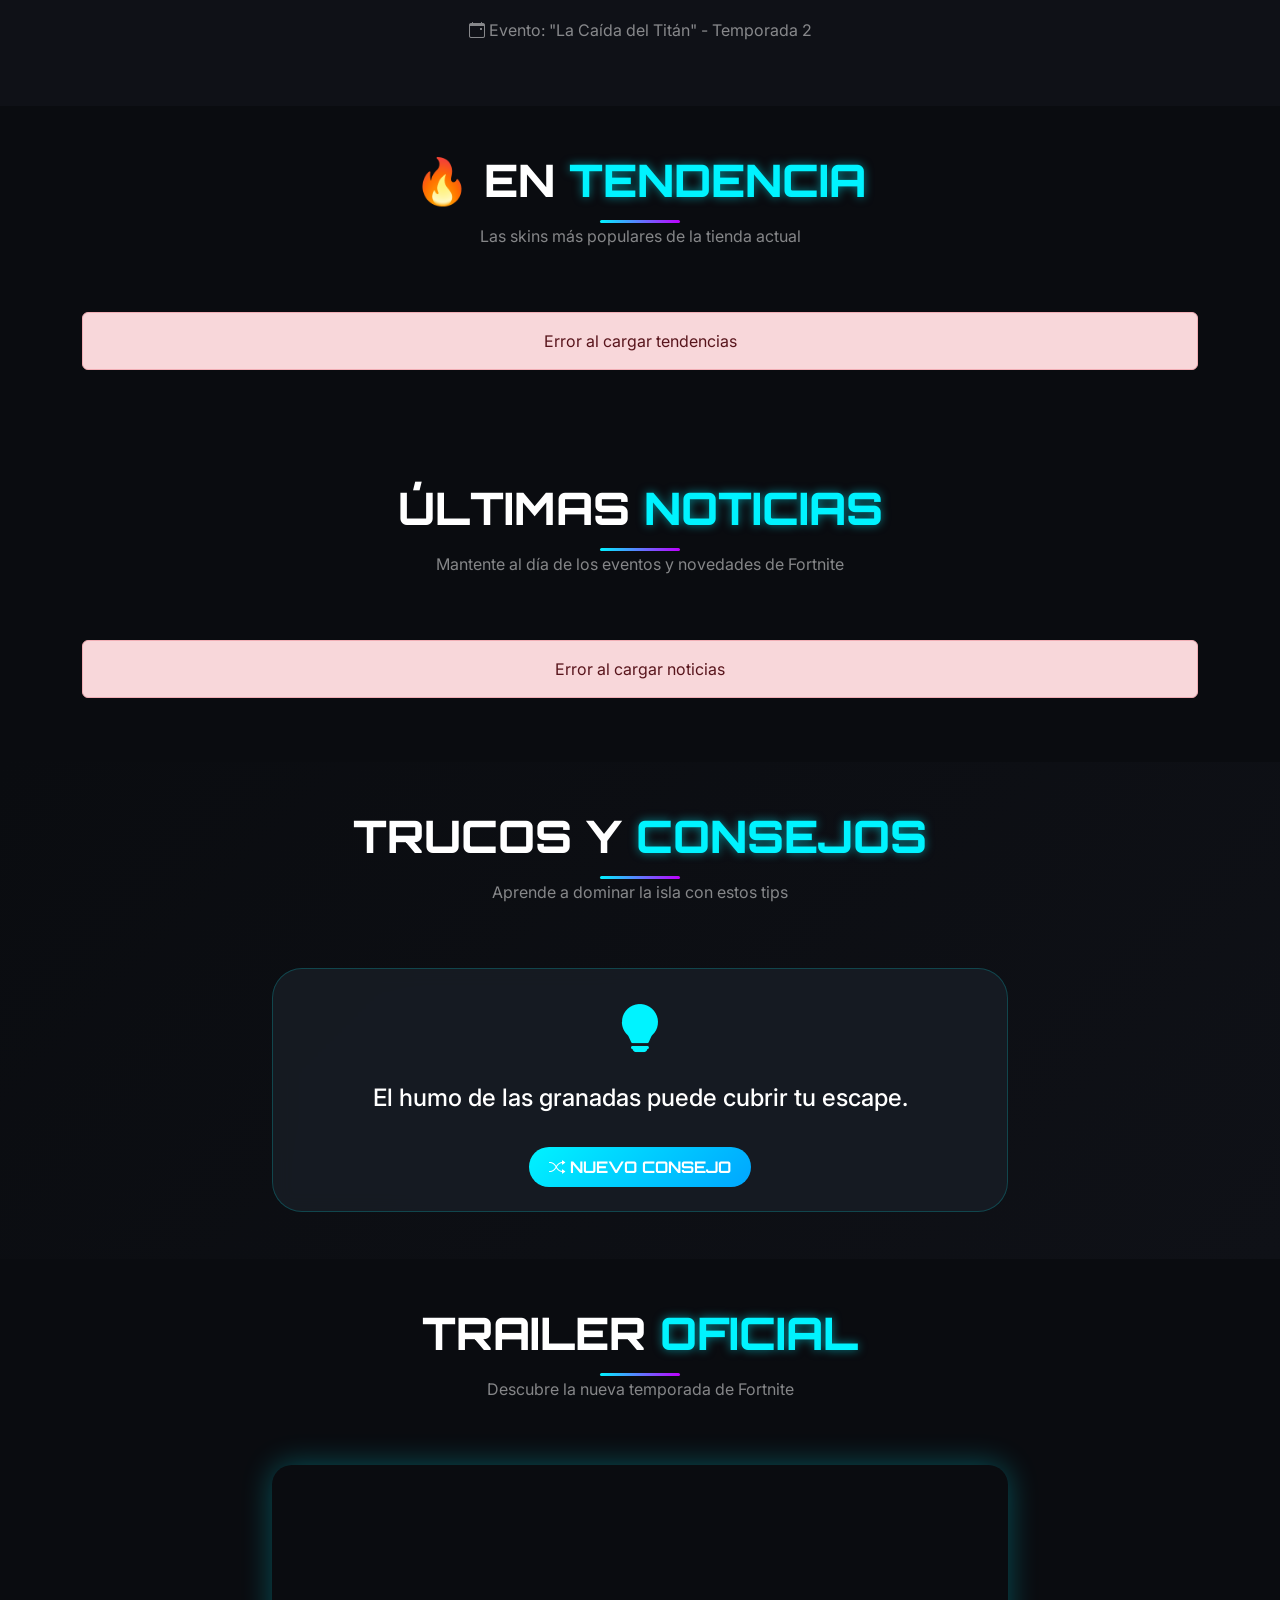
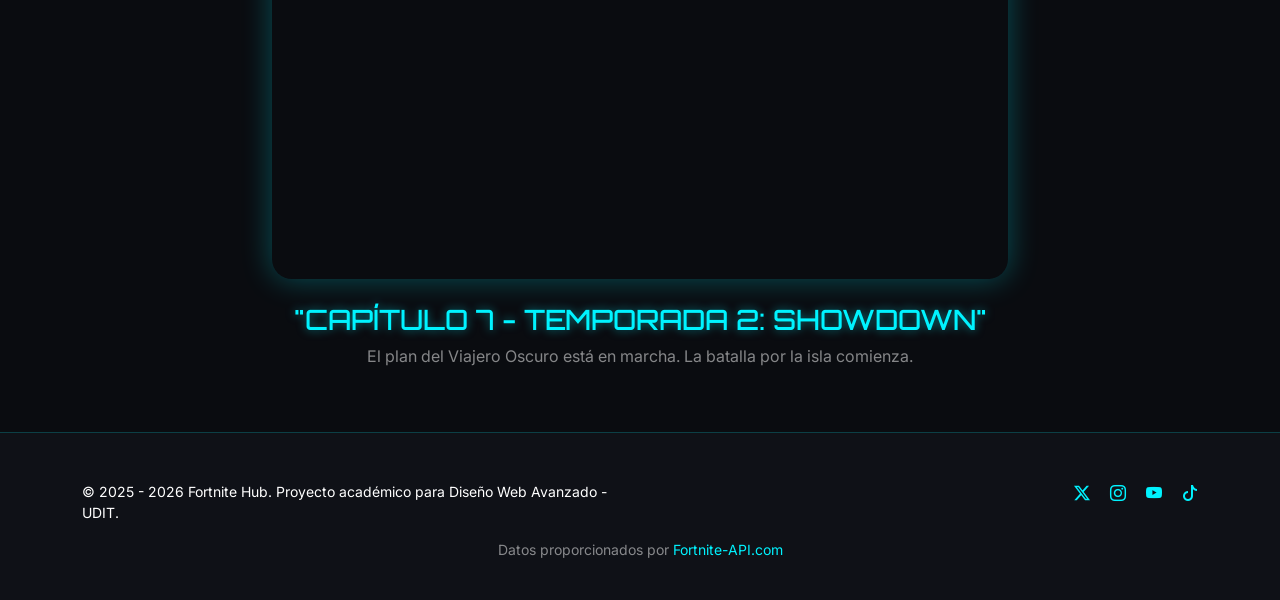
==== commit 0af54d31: "añadimos el feedback del profe y comenzamos a hacer la página de comparación de personajes" ====
--- a/index.html
+++ b/index.html
@@ -1,309 +1,195 @@
 <!DOCTYPE html>
 <html lang="es">
-<!-- pruebapush -->
 <head>
   <meta charset="UTF-8">
   <meta name="viewport" content="width=device-width, initial-scale=1.0">
-  <title>Fortnite Hub | Landing Page Oficial</title>
+  <title>Fortnite Hub | Inicio</title>
 
-  <!-- Bootstrap 5.3 -->
+  <link rel="icon" type="image/png" href="https://fortnite-api.com/images/favicon.png">
+  <link rel="shortcut icon" href="https://fortnite-api.com/images/favicon.ico">
+
   <link href="https://cdn.jsdelivr.net/npm/bootstrap@5.3.0-alpha1/dist/css/bootstrap.min.css" rel="stylesheet">
-  <!-- Bootstrap Icons -->
   <link rel="stylesheet" href="https://cdn.jsdelivr.net/npm/bootstrap-icons@1.11.3/font/bootstrap-icons.min.css">
-  <!-- Google Fonts -->
   <link href="https://fonts.googleapis.com/css2?family=Orbitron:wght@400;500;600;700;800;900&family=Inter:wght@300;400;600;700&display=swap" rel="stylesheet">
-  <!-- AOS (Animate on Scroll) -->
   <link href="https://unpkg.com/aos@2.3.1/dist/aos.css" rel="stylesheet">
-  <!-- Lightbox -->
-  <link href="https://cdnjs.cloudflare.com/ajax/libs/lightbox2/2.11.4/css/lightbox.min.css" rel="stylesheet">
-  <!-- Glide.js -->
-  <link href="https://cdn.jsdelivr.net/npm/@glidejs/glide/dist/css/glide.core.min.css" rel="stylesheet">
-  <link href="https://cdn.jsdelivr.net/npm/@glidejs/glide/dist/css/glide.theme.min.css" rel="stylesheet">
-  <!-- CSS Personal -->
   <link rel="stylesheet" href="css/style.css">
 </head>
 <body>
 
-  <!-- Fondo de partículas -->
-  <div id="tsparticles" style="position: fixed; top: 0; left: 0; width: 100%; height: 100%; z-index: 0; pointer-events: none;"></div>
+  <div class="scroll-progress"></div>
 
+  <!-- NAVBAR SOLO CON PÁGINAS HTML -->
   <nav class="navbar navbar-expand-lg navbar-dark fixed-top" data-aos="fade-down">
     <div class="container">
-      <a class="navbar-brand fw-bold fs-3" href="index.html">
-        <i class="bi bi-controller"></i> FORTNITE<span class="text-neon">HUB</span>
-      </a>
+      <a class="navbar-brand fw-bold fs-3" href="index.html"><i class="bi bi-controller"></i> FORTNITE<span class="text-neon">HUB</span></a>
       <button class="navbar-toggler" type="button" data-bs-toggle="collapse" data-bs-target="#navbarNav">
         <span class="navbar-toggler-icon"></span>
       </button>
       <div class="collapse navbar-collapse" id="navbarNav">
         <ul class="navbar-nav ms-auto mb-2 mb-lg-0">
-          <li class="nav-item"><a class="nav-link active" href="#inicio">INICIO</a></li>
-          <li class="nav-item"><a class="nav-link" href="#stats">ESTADÍSTICAS</a></li>
-          <li class="nav-item"><a class="nav-link" href="#countdown">EVENTO</a></li>
-          <li class="nav-item"><a class="nav-link" href="#noticias">NOTICIAS</a></li>
-          <li class="nav-item"><a class="nav-link" href="#slider">SKINS</a></li>
-          <li class="nav-item"><a class="nav-link" href="#video">VIDEO</a></li>
-          <li class="nav-item"><a class="nav-link" href="shop.html">TIENDA API</a></li>
-          <li class="nav-item">
-            <button id="themeToggle" class="btn btn-theme-toggle ms-lg-3">
-              <i class="bi bi-moon-stars-fill"></i>
-            </button>
-          </li>
+          <li class="nav-item"><a class="nav-link active" href="index.html">INICIO</a></li>
+          <li class="nav-item"><a class="nav-link" href="shop.html">TIENDA</a></li>
+          <li class="nav-item"><a class="nav-link" href="compare.html">COMPARADOR</a></li>
+          <li class="nav-item"><button id="themeToggle" class="btn btn-theme-toggle ms-lg-3"><i class="bi bi-moon-stars-fill"></i></button></li>
         </ul>
       </div>
     </div>
   </nav>
 
-  <!-- ==================== HERO SECTION ==================== -->
+  <!-- HERO SECTION -->
   <header id="inicio" class="hero-section d-flex align-items-center">
-    <div class="container">
+    <div class="hero-video-background">
+      <iframe src="https://www.youtube.com/embed/m-c_3degE60?autoplay=1&mute=1&loop=1&playlist=m-c_3degE60&controls=0&showinfo=0&modestbranding=1&rel=0" frameborder="0" allow="autoplay; encrypted-media" allowfullscreen></iframe>
+      <div class="hero-video-overlay"></div>
+    </div>
+    <div class="container position-relative z-2">
       <div class="row">
         <div class="col-lg-8 mx-auto text-center text-white" data-aos="fade-up" data-aos-duration="1000">
-          <div class="badge-neon mb-3">
-            <i class="bi bi-stars"></i> NUEVA TEMPORADA DISPONIBLE
-          </div>
-          <h1 class="display-1 fw-bold mb-3 glitch-text">EL UNIVERSO <span class="text-neon">FORTNITE</span></h1>
+          <div class="badge-neon mb-3"><i class="bi bi-stars"></i> NUEVA TEMPORADA DISPONIBLE</div>
+          <h1 id="typed-title" class="display-1 fw-bold mb-3 glitch-text"></h1>
           <p class="lead mb-4 fs-3">Explora la base de datos de cosméticos más completa del mundo. Datos en tiempo real, skins, emotes y mucho más.</p>
           <div class="d-flex justify-content-center gap-3 flex-wrap">
-            <a href="shop.html" class="btn btn-primary-custom btn-lg px-5 py-3">
-              <i class="bi bi-shop"></i> EXPLORAR TIENDA
-            </a>
-            <a href="#video" class="btn btn-outline-custom btn-lg px-5 py-3">
-              <i class="bi bi-play-circle"></i> VER TRAILER
-            </a>
-          </div>
+  <a href="shop.html" class="btn btn-primary-custom btn-lg px-5 py-3">
+    <i class="bi bi-shop"></i> EXPLORAR TIENDA
+  </a>
+  <a href="compare.html" class="btn btn-compare btn-lg px-5 py-3">
+    <i class="bi bi-arrow-left-right"></i> COMPARADOR
+  </a>
+</div>
         </div>
       </div>
     </div>
-    <div class="hero-overlay"></div>
-    <div class="scroll-indicator">
-      <span><i class="bi bi-chevron-double-down"></i></span>
-    </div>
+    <div class="scroll-indicator"><span><i class="bi bi-chevron-double-down"></i></span></div>
   </header>
 
-  <!-- ==================== ESTADÍSTICAS ==================== -->
+  <!-- ESTADÍSTICAS -->
   <section id="stats" class="stats-section py-5">
+    <div class="container">
+      <div class="row text-center mb-5"><div class="col-12" data-aos="fade-up"><h2 class="section-title">DATOS EN <span class="text-neon">TIEMPO REAL</span></h2><p class="text-white-50">Estadísticas actualizadas directamente desde la API oficial</p></div></div>
+      <div class="row g-4 justify-content-center">
+        <div class="col-md-4" data-aos="fade-up" data-aos-delay="0"><div class="stat-card text-center p-4"><div class="stat-icon"><i class="bi bi-person-arms-up"></i></div><div class="stat-number" id="skinsCount">--</div><p class="stat-label">SKINS DISPONIBLES</p></div></div>
+        <div class="col-md-4" data-aos="fade-up" data-aos-delay="100"><div class="stat-card text-center p-4"><div class="stat-icon"><i class="bi bi-emoji-laughing"></i></div><div class="stat-number" id="emotesCount">--</div><p class="stat-label">EMOTES ÚNICOS</p></div></div>
+        <div class="col-md-4" data-aos="fade-up" data-aos-delay="200"><div class="stat-card text-center p-4"><div class="stat-icon"><i class="bi bi-grid-3x3-gap-fill"></i></div><div class="stat-number" id="totalCount">--</div><p class="stat-label">TOTAL DE ITEMS</p></div></div>
+      </div>
+    </div>
+  </section>
+
+  <!-- CONTADOR EVENTO -->
+  <section id="countdown" class="countdown-section py-5">
+    <div class="container">
+      <div class="row text-center mb-5"><div class="col-12" data-aos="fade-up"><h2 class="section-title">PRÓXIMO <span class="text-neon">EVENTO</span></h2><p class="text-white-50">El próximo gran evento de Fortnite está a punto de llegar</p></div></div>
+      <div class="row justify-content-center">
+        <div class="col-md-10">
+          <div class="countdown-timer d-flex justify-content-center gap-3 gap-md-4 flex-wrap">
+            <div class="countdown-box" data-aos="flip-up" data-aos-delay="0"><span id="days">00</span><span>DÍAS</span></div>
+            <div class="countdown-box" data-aos="flip-up" data-aos-delay="100"><span id="hours">00</span><span>HORAS</span></div>
+            <div class="countdown-box" data-aos="flip-up" data-aos-delay="200"><span id="minutes">00</span><span>MINUTOS</span></div>
+            <div class="countdown-box" data-aos="flip-up" data-aos-delay="300"><span id="seconds">00</span><span>SEGUNDOS</span></div>
+          </div>
+          <p class="text-center mt-4 text-white-50"><i class="bi bi-calendar-event"></i> Evento: "La Caída del Titán" - Temporada 2</p>
+        </div>
+      </div>
+    </div>
+  </section>
+
+  <!-- SECCIÓN EN TENDENCIA -->
+  <section id="tendencia" class="trending-section-full py-5">
     <div class="container">
       <div class="row text-center mb-5">
         <div class="col-12" data-aos="fade-up">
-          <h2 class="section-title">DATOS EN <span class="text-neon">TIEMPO REAL</span></h2>
-          <p class="text-white-50">Estadísticas actualizadas directamente desde la API oficial</p>
+          <h2 class="section-title">🔥 EN <span class="text-neon">TENDENCIA</span></h2>
+          <p class="text-white-50">Las skins más populares de la tienda actual</p>
         </div>
       </div>
-      <div class="row g-4 justify-content-center">
-        <div class="col-md-4" data-aos="fade-up" data-aos-delay="0">
-          <div class="stat-card text-center p-4">
-            <div class="stat-icon"><i class="bi bi-person-arms-up"></i></div>
-            <div class="stat-number" id="skinsCount">--</div>
-            <p class="stat-label">SKINS DISPONIBLES</p>
-          </div>
-        </div>
-        <div class="col-md-4" data-aos="fade-up" data-aos-delay="100">
-          <div class="stat-card text-center p-4">
-            <div class="stat-icon"><i class="bi bi-emoji-laughing"></i></div>
-            <div class="stat-number" id="emotesCount">--</div>
-            <p class="stat-label">EMOTES ÚNICOS</p>
-          </div>
-        </div>
-        <div class="col-md-4" data-aos="fade-up" data-aos-delay="200">
-          <div class="stat-card text-center p-4">
-            <div class="stat-icon"><i class="bi bi-grid-3x3-gap-fill"></i></div>
-            <div class="stat-number" id="totalCount">--</div>
-            <p class="stat-label">TOTAL DE ITEMS</p>
+      <div class="row g-4" id="trendingContainer">
+        <div class="col-12 text-center">
+          <div class="spinner-border text-neon" role="status">
+            <span class="visually-hidden">Cargando tendencias...</span>
           </div>
         </div>
       </div>
     </div>
   </section>
 
-  <!-- ==================== CONTADOR PARA PRÓXIMO EVENTO ==================== -->
-  <section id="countdown" class="countdown-section py-5">
+  <!-- NOTICIAS -->
+  <section id="noticias" class="news-section py-5">
+    <div class="container">
+      <div class="row text-center mb-5"><div class="col-12" data-aos="fade-up"><h2 class="section-title">ÚLTIMAS <span class="text-neon">NOTICIAS</span></h2><p class="text-white-50">Mantente al día de los eventos y novedades de Fortnite</p></div></div>
+      <div class="row g-4" id="newsContainer"><div class="col-12 text-center"><div class="spinner-border text-neon" role="status"><span class="visually-hidden">Cargando noticias...</span></div></div></div>
+    </div>
+  </section>
+
+  <!-- TRUCOS Y CONSEJOS -->
+  <section id="tips" class="tips-section py-5">
     <div class="container">
       <div class="row text-center mb-5">
         <div class="col-12" data-aos="fade-up">
-          <h2 class="section-title">PRÓXIMO <span class="text-neon">EVENTO</span></h2>
-          <p class="text-white-50">El próximo gran evento de Fortnite está a punto de llegar</p>
+          <h2 class="section-title">TRUCOS Y <span class="text-neon">CONSEJOS</span></h2>
+          <p class="text-white-50">Aprende a dominar la isla con estos tips</p>
         </div>
       </div>
       <div class="row justify-content-center">
-        <div class="col-md-10">
-          <div class="countdown-timer d-flex justify-content-center gap-3 gap-md-4 flex-wrap">
-            <div class="countdown-box" data-aos="flip-up" data-aos-delay="0">
-              <span id="days">00</span>
-              <span>DÍAS</span>
-            </div>
-            <div class="countdown-box" data-aos="flip-up" data-aos-delay="100">
-              <span id="hours">00</span>
-              <span>HORAS</span>
-            </div>
-            <div class="countdown-box" data-aos="flip-up" data-aos-delay="200">
-              <span id="minutes">00</span>
-              <span>MINUTOS</span>
-            </div>
-            <div class="countdown-box" data-aos="flip-up" data-aos-delay="300">
-              <span id="seconds">00</span>
-              <span>SEGUNDOS</span>
-            </div>
-          </div>
-          <p class="text-center mt-4 text-white-50">
-            <i class="bi bi-calendar-event"></i> Evento: "La Caída del Titán" - Temporada 2
-          </p>
-        </div>
-      </div>
-    </div>
-  </section>
-
-  <!-- ==================== NOTICIAS ==================== -->
-  <section id="noticias" class="news-section py-5">
-    <div class="container">
-      <div class="row text-center mb-5">
-        <div class="col-12" data-aos="fade-up">
-          <h2 class="section-title">ÚLTIMAS <span class="text-neon">NOTICIAS</span></h2>
-          <p class="text-white-50">Mantente al día de los eventos y novedades de Fortnite</p>
-        </div>
-      </div>
-      <div class="row g-4" id="newsContainer">
-        <div class="col-12 text-center">
-          <div class="spinner-border text-neon" role="status">
-            <span class="visually-hidden">Cargando noticias...</span>
+        <div class="col-lg-8">
+          <div class="tips-card text-center p-4" data-aos="flip-up">
+            <div class="tips-icon mb-3"><i class="bi bi-lightbulb-fill"></i></div>
+            <p id="currentTip" class="tips-text fs-4">¡Haz clic en el botón para recibir un consejo!</p>
+            <button id="newTipBtn" class="btn btn-neon mt-3"><i class="bi bi-shuffle"></i> NUEVO CONSEJO</button>
           </div>
         </div>
       </div>
     </div>
   </section>
 
-  <!-- ==================== SLIDER DE SKINS ==================== -->
-  <section id="slider" class="slider-section py-5">
+  <!-- TRAILER -->
+  <section id="trailer" class="video-section py-5">
     <div class="container">
-      <div class="row text-center mb-5">
-        <div class="col-12" data-aos="fade-up">
-          <h2 class="section-title">SKINS <span class="text-neon">DESTACADAS</span></h2>
-          <p class="text-white-50">Desliza para ver las skins más populares del momento</p>
-        </div>
-      </div>
-      <div class="row">
-        <div class="col-12" data-aos="fade-up">
-          <div class="glide">
-            <div class="glide__track" data-glide-el="track">
-              <ul class="glide__slides">
-                <li class="glide__slide">
-                  <div class="slider-card">
-                    <div class="slider-img-wrapper">
-                      <img src="https://fortnite-api.com/images/cosmetics/br/character_maltburger/icon.png" alt="Anakin">
-                    </div>
-                    <h4>Anakin Skywalker</h4>
-                    <span class="rarity-badge rarity-legendary">Star Wars</span>
-                  </div>
-                </li>
-                <li class="glide__slide">
-                  <div class="slider-card">
-                    <div class="slider-img-wrapper">
-                      <img src="https://fortnite-api.com/images/cosmetics/br/character_masalarail/icon.png" alt="Ahsoka">
-                    </div>
-                    <h4>Ahsoka Tano</h4>
-                    <span class="rarity-badge rarity-legendary">Star Wars</span>
-                  </div>
-                </li>
-                <li class="glide__slide">
-                  <div class="slider-card">
-                    <div class="slider-img-wrapper">
-                      <img src="https://fortnite-api.com/images/cosmetics/br/character_burnleer/icon.png" alt="Flamespark">
-                    </div>
-                    <h4>Lady Flamespark</h4>
-                    <span class="rarity-badge rarity-epic">Épico</span>
-                  </div>
-                </li>
-                <li class="glide__slide">
-                  <div class="slider-card">
-                    <div class="slider-img-wrapper">
-                      <img src="https://fortnite-api.com/images/cosmetics/br/character_nickelscan/icon.png" alt="Damon">
-                    </div>
-                    <h4>Damon</h4>
-                    <span class="rarity-badge rarity-epic">Crew Series</span>
-                  </div>
-                </li>
-                <li class="glide__slide">
-                  <div class="slider-card">
-                    <div class="slider-img-wrapper">
-                      <img src="https://fortnite-api.com/images/cosmetics/br/character_mistybead/icon.png" alt="Waveflow">
-                    </div>
-                    <h4>Lady Waveflow</h4>
-                    <span class="rarity-badge rarity-epic">Épico</span>
-                  </div>
-                </li>
-              </ul>
-            </div>
-            <div class="glide__arrows" data-glide-el="controls">
-              <button class="glide__arrow glide__arrow--left" data-glide-dir="<">
-                <i class="bi bi-chevron-left"></i>
-              </button>
-              <button class="glide__arrow glide__arrow--right" data-glide-dir=">">
-                <i class="bi bi-chevron-right"></i>
-              </button>
-            </div>
-          </div>
-        </div>
-      </div>
-    </div>
+      <div class="row text-center mb-5"><div class="col-12" data-aos="fade-up"><h2 class="section-title">TRAILER <span class="text-neon">OFICIAL</span></h2><p class="text-white-50">Descubre la nueva temporada de Fortnite</p></div></div>
+      <div class="row justify-content-center"><div class="col-lg-8" data-aos="fade-up" data-aos-delay="100"><div class="video-container"><iframe src="https://www.youtube.com/embed/kgbIecfhjlg?autoplay=0&rel=0" title="Fortnite Trailer Oficial" frameborder="0" allow="accelerometer; autoplay; clipboard-write; encrypted-media; gyroscope; picture-in-picture; web-share" referrerpolicy="strict-origin-when-cross-origin" allowfullscreen></iframe></div><div class="video-info text-center mt-4"><h3 class="text-neon">"CAPÍTULO 7 - TEMPORADA 2: SHOWDOWN"</h3><p class="text-white-50">El plan del Viajero Oscuro está en marcha. La batalla por la isla comienza.</p></div></div></div>
   </section>
 
-  <!-- ==================== VIDEO DE YOUTUBE ==================== -->
-  <section id="video" class="video-section py-5">
-    <div class="container">
-      <div class="row text-center mb-5">
-        <div class="col-12" data-aos="fade-up">
-          <h2 class="section-title">TRAILER <span class="text-neon">OFICIAL</span></h2>
-          <p class="text-white-50">Descubre la nueva temporada de Fortnite</p>
-        </div>
-      </div>
-      <div class="row justify-content-center">
-        <div class="col-lg-8" data-aos="fade-up" data-aos-delay="100">
-          <div class="video-container">
-            <iframe src="placeholder" title="Fortnite Trailer" frameborder="0" allow="accelerometer; autoplay; clipboard-write; encrypted-media; gyroscope; picture-in-picture" allowfullscreen></iframe>
-          </div>
-          <div class="video-info text-center mt-4">
-            <h3 class="text-neon">"CAPÍTULO 6 - TEMPORADA 2"</h3>
-            <p class="text-white-50">Nuevo mapa | Habilidades especiales | Evento en vivo</p>
-          </div>
-        </div>
-      </div>
-    </div>
-  </section>
-
-  <!-- ==================== FOOTER ==================== -->
   <footer class="footer pt-5 pb-4">
     <div class="container">
       <div class="row">
-        <div class="col-md-6 text-center text-md-start">
-          <p class="small mb-0">&copy; 2025 Fortnite Hub. Proyecto académico para Diseño Web Avanzado - UDIT.</p>
-        </div>
+        <div class="col-md-6 text-center text-md-start"><p class="small mb-0">&copy; 2025 - <span id="currentYear"></span> Fortnite Hub. Proyecto académico para Diseño Web Avanzado - UDIT.</p></div>
         <div class="col-md-6 text-center text-md-end">
-          <a href="#" class="me-3"><i class="bi bi-twitter-x"></i></a>
-          <a href="#" class="me-3"><i class="bi bi-instagram"></i></a>
-          <a href="#" class="me-3"><i class="bi bi-youtube"></i></a>
-          <a href="#"><i class="bi bi-tiktok"></i></a>
+          <a href="https://x.com/Fortnite_ES" target="_blank" class="me-3"><i class="bi bi-twitter-x"></i></a>
+          <a href="https://www.instagram.com/fortnite/" target="_blank" class="me-3"><i class="bi bi-instagram"></i></a>
+          <a href="https://www.youtube.com/@PlayStation" target="_blank" class="me-3"><i class="bi bi-youtube"></i></a>
+          <a href="https://www.tiktok.com/@fortnite?lang=es" target="_blank"><i class="bi bi-tiktok"></i></a>
         </div>
       </div>
-      <div class="row mt-3">
-        <div class="col-12 text-center">
-          <p class="small text-white-50">Datos proporcionados por <a href="https://dash.fortnite-api.com/" target="_blank">Fortnite-API.com</a></p>
-        </div>
-      </div>
+      <div class="row mt-3"><div class="col-12 text-center"><p class="small text-white-50">Datos proporcionados por <a href="https://dash.fortnite-api.com/" target="_blank">Fortnite-API.com</a></p></div></div>
     </div>
   </footer>
 
-  <!-- Botón volver arriba -->
-  <button id="backToTop" class="btn-back-to-top">
-    <i class="bi bi-arrow-up-short"></i>
-  </button>
+  <button id="backToTop" class="btn-back-to-top"><i class="bi bi-arrow-up-short"></i></button>
 
-  <!-- ==================== SCRIPTS ==================== -->
+  <!-- MODALES -->
+  <div class="modal fade" id="skinModal" tabindex="-1">
+    <div class="modal-dialog modal-dialog-centered">
+      <div class="modal-content bg-dark text-white">
+        <div class="modal-header border-neon"><h5 class="modal-title text-neon" id="skinModalTitle"></h5><button type="button" class="btn-close btn-close-white" data-bs-dismiss="modal"></button></div>
+        <div class="modal-body text-center"><img id="skinModalImg" src="" alt="" class="img-fluid rounded mb-3" style="max-height: 200px;"><p id="skinModalDesc"></p><p><strong>Rareza:</strong> <span id="skinModalRarity"></span></p><p><strong>Tipo:</strong> <span id="skinModalType"></span></p></div>
+        <div class="modal-footer border-neon"><button class="btn btn-outline-custom" data-bs-dismiss="modal">Cerrar</button></div>
+      </div>
+    </div>
+  </div>
+
+  <div class="modal fade" id="newsModal" tabindex="-1">
+    <div class="modal-dialog modal-dialog-centered">
+      <div class="modal-content bg-dark text-white">
+        <div class="modal-header border-neon"><h5 class="modal-title text-neon" id="newsModalTitle"></h5><button type="button" class="btn-close btn-close-white" data-bs-dismiss="modal"></button></div>
+        <div class="modal-body" id="newsModalBody"></div>
+        <div class="modal-footer border-neon"><button class="btn btn-outline-custom" data-bs-dismiss="modal">Cerrar</button></div>
+      </div>
+    </div>
+  </div>
+
   <script src="https://code.jquery.com/jquery-3.7.1.min.js"></script>
   <script src="https://cdn.jsdelivr.net/npm/bootstrap@5.3.0-alpha1/dist/js/bootstrap.bundle.min.js"></script>
   <script src="https://unpkg.com/aos@2.3.1/dist/aos.js"></script>
-  <script src="https://cdnjs.cloudflare.com/ajax/libs/lightbox2/2.11.4/js/lightbox.min.js"></script>
-  <script src="https://cdn.jsdelivr.net/npm/@glidejs/glide/dist/glide.min.js"></script>
-  <script src="https://cdn.jsdelivr.net/npm/tsparticles@2.12.0/tsparticles.bundle.min.js"></script>
+  <script src="https://unpkg.com/isotope-layout@3/dist/isotope.pkgd.min.js"></script>
   <script src="js/app.js"></script>
+  <script> AOS.init({ duration: 800, once: true, offset: 100 }); </script>
 </body>
 </html>
--- a/css/style.css
+++ b/css/style.css
@@ -1,3 +1,7 @@
+/* 
+   Colores principales de la web
+   Los he sacado del estilo neón de Fortnite
+*/
 :root {
   --bg-primary: #0a0c10;
   --bg-secondary: #0f1117;
@@ -14,26 +18,8 @@
   --transition: all 0.4s cubic-bezier(0.4, 0, 0.2, 1);
 }
 
-body.light-mode {
-  --bg-primary: #f0f2f5;
-  --bg-secondary: #ffffff;
-  --bg-card: rgba(255, 255, 255, 0.95);
-  --text-primary: #1a1a2e;
-  --text-secondary: #4a5568;
-  --text-muted: #6c757d;
-  --border-color: rgba(0, 0, 0, 0.1);
-  --neon-cyan: #0077b6;
-  --neon-pink: #c2185b;
-  --neon-purple: #9b59b6;
-  --neon-glow: 0 0 20px rgba(0, 119, 182, 0.2);
-  --glass-bg: rgba(0, 0, 0, 0.03);
-}
-
-* {
-  margin: 0;
-  padding: 0;
-  box-sizing: border-box;
-}
+/* Reseteo básico */
+* { margin: 0; padding: 0; box-sizing: border-box; }
 
 body {
   font-family: 'Inter', 'Segoe UI', sans-serif;
@@ -43,11 +29,12 @@
   transition: var(--transition);
 }
 
+/* Tipos de letra para los títulos */
 h1, h2, h3, .navbar-brand, .btn {
   font-family: 'Orbitron', monospace;
 }
 
-/* ===== NAVBAR ===== */
+/* ==================== BARRA DE NAVEGACIÓN ==================== */
 .navbar {
   background: rgba(10, 12, 16, 0.95);
   backdrop-filter: blur(10px);
@@ -56,17 +43,7 @@
   border-bottom: 1px solid var(--border-color);
   z-index: 1000;
 }
-
-body.light-mode .navbar {
-  background: rgba(255, 255, 255, 0.95);
-}
-
-.navbar-brand {
-  font-size: 1.5rem;
-  font-weight: 800;
-  color: var(--text-primary) !important;
-}
-
+.navbar-brand { font-size: 1.5rem; font-weight: 800; color: var(--text-primary) !important; }
 .navbar-nav .nav-link {
   color: var(--text-primary) !important;
   font-weight: 500;
@@ -74,7 +51,7 @@
   transition: var(--transition);
   position: relative;
 }
-
+/* Linea que aparece al pasar el ratón */
 .navbar-nav .nav-link::after {
   content: '';
   position: absolute;
@@ -86,19 +63,12 @@
   background: var(--neon-cyan);
   transition: width 0.3s ease;
 }
-
 .navbar-nav .nav-link:hover::after,
-.navbar-nav .nav-link.active::after {
-  width: 80%;
-}
-
+.navbar-nav .nav-link.active::after { width: 80%; }
 .navbar-nav .nav-link:hover,
-.navbar-nav .nav-link.active {
-  color: var(--neon-cyan) !important;
-  text-shadow: 0 0 8px rgba(0, 243, 255, 0.5);
-}
-
-/* ===== BOTÓN DE TEMA ===== */
+.navbar-nav .nav-link.active { color: var(--neon-cyan) !important; text-shadow: 0 0 8px rgba(0, 243, 255, 0.5); }
+
+/* ==================== BOTÓN DE TEMA (claro/oscuro) ==================== */
 .btn-theme-toggle {
   background: var(--glass-bg);
   border: 1px solid var(--border-color);
@@ -116,109 +86,41 @@
   box-shadow: var(--neon-glow);
 }
 
-/* ===== BOTÓN VOLVER ARRIBA ===== */
-.btn-back-to-top {
-  position: fixed;
-  bottom: 30px;
-  right: 30px;
-  width: 55px;
-  height: 55px;
-  border-radius: 50%;
+/* Cuando está en modo claro, el botón se pone blanco */
+body.light-mode .btn-theme-toggle {
+  background: white;
+  border-color: var(--neon-cyan);
+  color: var(--neon-cyan);
+  box-shadow: 0 2px 8px rgba(0,0,0,0.1);
+}
+
+body.light-mode .btn-theme-toggle:hover {
   background: var(--neon-cyan);
-  color: var(--bg-primary);
-  border: none;
-  cursor: pointer;
-  opacity: 0;
-  visibility: hidden;
-  transition: all 0.3s ease;
-  z-index: 1000;
-  box-shadow: 0 0 15px rgba(0, 243, 255, 0.5);
-  font-size: 1.5rem;
-  display: flex;
-  align-items: center;
-  justify-content: center;
-}
-
-.btn-back-to-top.show {
-  opacity: 1;
-  visibility: visible;
-}
-
-.btn-back-to-top:hover {
-  transform: translateY(-5px);
-  background: var(--neon-purple);
-  box-shadow: 0 0 25px var(--neon-purple);
-}
-
-/* ===== HERO SECTION ===== */
-.hero-section {
-  position: relative;
-  min-height: 100vh;
-  background-image: linear-gradient(135deg, rgba(0,0,0,0.8) 0%, rgba(0,0,0,0.6) 100%), 
-                    url('https://images.alphacoders.com/133/1337565.jpeg');
-  background-size: cover;
-  background-position: center;
-  background-attachment: fixed;
-  display: flex;
-  align-items: center;
-}
-
-.hero-overlay {
-  position: absolute;
-  bottom: 0;
-  left: 0;
-  width: 100%;
-  height: 200px;
-  background: linear-gradient(to top, var(--bg-primary), transparent);
-  z-index: 1;
-}
-
-.scroll-indicator {
-  position: absolute;
-  bottom: 40px;
-  left: 50%;
-  transform: translateX(-50%);
-  z-index: 10;
-  animation: bounce 2s infinite;
-  color: var(--neon-cyan);
-  font-size: 1.8rem;
-}
-
-@keyframes bounce {
-  0%, 100% { transform: translateX(-50%) translateY(0); }
-  50% { transform: translateX(-50%) translateY(15px); }
-}
-
-.badge-neon {
-  display: inline-block;
-  background: rgba(0, 243, 255, 0.15);
-  border: 1px solid var(--neon-cyan);
-  padding: 8px 24px;
-  border-radius: 40px;
-  font-size: 0.8rem;
-  letter-spacing: 2px;
-  backdrop-filter: blur(5px);
-  font-weight: 600;
-}
-
-.glitch-text {
-  animation: glitch 3s infinite;
-  font-size: 5rem;
-}
-
-@keyframes glitch {
-  0%, 100% { text-shadow: 3px 0 0 rgba(255,0,0,0.5), -3px 0 0 rgba(0,255,255,0.5); }
-  50% { text-shadow: -3px 0 0 rgba(255,0,0,0.5), 3px 0 0 rgba(0,255,255,0.5); }
-}
-
-.text-neon {
-  color: var(--neon-cyan);
-  text-shadow: 0 0 10px rgba(0, 243, 255, 0.5);
-}
-
-/* ===== BOTONES PERSONALIZADOS ===== */
-.btn-primary-custom {
-  background: linear-gradient(135deg, var(--neon-cyan), var(--neon-purple));
+  color: white;
+}
+
+/* ==================== PARTE DE ARRIBA (HERO) ==================== */
+.hero-section { position: relative; min-height: 100vh; display: flex; align-items: center; overflow: hidden; }
+.hero-video-background { position: absolute; top: 0; left: 0; width: 100%; height: 100%; z-index: 0; }
+.hero-video-background iframe { position: absolute; top: 50%; left: 50%; width: 100vw; height: 100vh; transform: translate(-50%, -50%); pointer-events: none; object-fit: cover; }
+.hero-video-overlay { position: absolute; top: 0; left: 0; width: 100%; height: 100%; background: linear-gradient(135deg, rgba(0,0,0,0.7) 0%, rgba(0,0,0,0.5) 100%); z-index: 1; }
+.z-2 { z-index: 2; }
+/* Flechita que baja */
+.scroll-indicator { position: absolute; bottom: 30px; left: 50%; transform: translateX(-50%); z-index: 10; animation: bounce 2s infinite; color: var(--neon-cyan); font-size: 1.5rem; }
+@keyframes bounce { 0%, 100% { transform: translateX(-50%) translateY(0); } 50% { transform: translateX(-50%) translateY(10px); } }
+.badge-neon { display: inline-block; background: rgba(0, 243, 255, 0.15); border: 1px solid var(--neon-cyan); padding: 8px 24px; border-radius: 40px; font-size: 0.8rem; letter-spacing: 2px; backdrop-filter: blur(5px); }
+/* Efecto de fallo (glitch) para el título */
+.glitch-text { animation: glitch 3s infinite; }
+@keyframes glitch { 0%, 100% { text-shadow: 3px 0 0 rgba(255,0,0,0.5), -3px 0 0 rgba(0,255,255,0.5); } 50% { text-shadow: -3px 0 0 rgba(255,0,0,0.5), 3px 0 0 rgba(0,255,255,0.5); } }
+.text-neon { color: var(--neon-cyan); text-shadow: 0 0 10px rgba(0, 243, 255, 0.5); }
+
+/* ==================== BOTONES ==================== */
+.btn-primary-custom { background: linear-gradient(135deg, var(--neon-cyan), var(--neon-purple)); border: none; border-radius: 50px; font-weight: 700; padding: 14px 36px; transition: var(--transition); color: white; letter-spacing: 1px; }
+.btn-primary-custom:hover { transform: translateY(-3px); box-shadow: var(--neon-glow); }
+.btn-outline-custom { background: transparent; border: 2px solid var(--neon-cyan); border-radius: 50px; padding: 8px 20px; font-weight: 700; color: var(--neon-cyan); transition: var(--transition); }
+/* Botón especial para el comparador que está sobre el vídeo */
+.btn-compare {
+  background: linear-gradient(135deg, var(--neon-purple), #6a2a8f);
   border: none;
   border-radius: 50px;
   font-weight: 700;
@@ -226,530 +128,585 @@
   transition: var(--transition);
   color: white;
   letter-spacing: 1px;
-}
-
-.btn-primary-custom:hover {
+  box-shadow: 0 4px 15px rgba(0,0,0,0.3);
+}
+
+.btn-compare:hover {
   transform: translateY(-3px);
-  box-shadow: var(--neon-glow);
-}
-
-.btn-outline-custom {
-  background: transparent;
-  border: 2px solid var(--neon-cyan);
-  border-radius: 50px;
-  padding: 14px 36px;
-  font-weight: 700;
-  color: var(--neon-cyan);
-  transition: var(--transition);
-  letter-spacing: 1px;
-}
-
-.btn-outline-custom:hover {
-  background: var(--neon-cyan);
-  color: var(--bg-primary);
-  box-shadow: var(--neon-glow);
-  transform: translateY(-3px);
-}
-
-/* ===== STATS SECTION ===== */
-.stats-section {
-  padding: 100px 0;
-  position: relative;
-  z-index: 1;
-}
-
-.section-title {
-  font-size: 2.8rem;
-  font-weight: 800;
-  margin-bottom: 1rem;
-  color: var(--text-primary);
-  position: relative;
-  display: inline-block;
-}
-
-.section-title::after {
-  content: '';
-  position: absolute;
-  bottom: -15px;
-  left: 50%;
-  transform: translateX(-50%);
-  width: 80px;
-  height: 3px;
-  background: linear-gradient(90deg, var(--neon-cyan), var(--neon-purple));
-  border-radius: 3px;
-}
-
-.stat-card {
-  background: var(--bg-card);
-  border-radius: 20px;
-  border: 1px solid var(--border-color);
-  backdrop-filter: blur(10px);
-  transition: var(--transition);
-  position: relative;
-  overflow: hidden;
-}
-
-.stat-card::before {
-  content: '';
-  position: absolute;
-  top: 0;
-  left: -100%;
-  width: 100%;
-  height: 100%;
-  background: linear-gradient(90deg, transparent, rgba(0,243,255,0.1), transparent);
-  transition: left 0.5s ease;
-}
-
-.stat-card:hover::before {
-  left: 100%;
-}
-
-.stat-card:hover {
-  border-color: var(--neon-cyan);
-  box-shadow: var(--neon-glow);
-  transform: translateY(-8px);
-}
-
-.stat-icon {
-  font-size: 2.5rem;
-  color: var(--neon-cyan);
-  margin-bottom: 15px;
-}
-
-.stat-number {
-  font-size: 3.5rem;
-  font-weight: 800;
-  color: var(--neon-cyan);
-  line-height: 1.2;
-  font-family: 'Orbitron', monospace;
-}
-
-.stat-label {
-  color: var(--text-secondary);
-  letter-spacing: 2px;
-  font-size: 0.8rem;
-  font-weight: 600;
-  text-transform: uppercase;
-  margin-top: 10px;
-}
-
-/* ===== CONTADOR ===== */
-.countdown-section {
-  padding: 100px 0;
-  background: linear-gradient(135deg, var(--bg-secondary), var(--bg-primary));
-  position: relative;
-  z-index: 1;
-}
-
-.countdown-timer {
-  display: flex;
-  justify-content: center;
-  gap: 30px;
-  flex-wrap: wrap;
-}
-
-.countdown-box {
-  background: var(--bg-card);
-  border-radius: 20px;
-  padding: 25px 35px;
-  min-width: 130px;
-  text-align: center;
-  border: 1px solid var(--neon-cyan);
-  transition: var(--transition);
-  box-shadow: 0 0 20px rgba(0, 243, 255, 0.1);
-}
-
-.countdown-box:hover {
-  transform: translateY(-5px);
-  box-shadow: var(--neon-glow);
-}
-
-.countdown-box span:first-child {
-  font-size: 3rem;
-  font-weight: 800;
-  font-family: 'Orbitron', monospace;
-  color: var(--neon-cyan);
-  display: block;
-  line-height: 1.2;
-}
-
-.countdown-box span:last-child {
-  font-size: 0.8rem;
-  letter-spacing: 2px;
-  color: var(--text-muted);
-  margin-top: 10px;
-  display: block;
-}
-
-/* ===== NOTICIAS ===== */
-.news-section {
-  background: linear-gradient(135deg, var(--bg-primary), var(--bg-secondary));
-  padding: 100px 0;
-  position: relative;
-  z-index: 1;
-}
-
-.news-card {
-  background: var(--bg-card);
-  border-radius: 20px;
-  overflow: hidden;
-  transition: var(--transition);
-  border: 1px solid var(--border-color);
-  height: 100%;
-  position: relative;
-}
-
-.news-card:hover {
-  transform: translateY(-10px);
-  border-color: var(--neon-cyan);
-  box-shadow: var(--neon-glow);
-}
-
-.news-image {
-  position: relative;
-  overflow: hidden;
-  height: 220px;
-}
-
-.news-image img {
-  width: 100%;
-  height: 100%;
-  object-fit: cover;
-  transition: transform 0.6s ease;
-}
-
-.news-card:hover .news-image img {
-  transform: scale(1.1);
-}
-
-.news-image::after {
-  content: '';
-  position: absolute;
-  bottom: 0;
-  left: 0;
-  width: 100%;
-  height: 60%;
-  background: linear-gradient(to top, var(--bg-card), transparent);
-}
-
-.news-body {
-  padding: 1.5rem;
-}
-
-.news-title {
-  font-size: 1.2rem;
-  font-weight: 700;
-  margin-bottom: 0.75rem;
-  color: var(--text-primary);
-  font-family: 'Orbitron', monospace;
-}
-
-.news-description {
-  color: var(--text-secondary);
-  font-size: 0.9rem;
-  line-height: 1.6;
-  margin-bottom: 1rem;
-}
-
-.news-footer {
-  display: flex;
-  justify-content: space-between;
-  align-items: center;
-  flex-wrap: wrap;
-  gap: 10px;
-  margin-top: 1rem;
-  padding-top: 0.75rem;
-  border-top: 1px solid var(--border-color);
-}
-
-.news-date {
-  font-size: 0.75rem;
-  color: var(--text-muted);
-}
-
-.news-read-more {
-  color: var(--neon-cyan);
-  text-decoration: none;
-  font-size: 0.85rem;
-  font-weight: 600;
-  transition: var(--transition);
-}
-
-.news-read-more:hover {
-  transform: translateX(5px);
-  color: var(--neon-purple);
-}
-
-/* ===== SLIDER ===== */
-.slider-section {
-  padding: 100px 0;
-  background: var(--bg-secondary);
-  position: relative;
-  z-index: 1;
-}
-
-.slider-card {
-  background: var(--bg-card);
-  border-radius: 20px;
-  padding: 20px;
-  text-align: center;
-  border: 1px solid var(--border-color);
-  transition: var(--transition);
-}
-
-.slider-card:hover {
-  border-color: var(--neon-cyan);
-  transform: translateY(-8px);
-  box-shadow: var(--neon-glow);
-}
-
-.slider-img-wrapper {
-  border-radius: 15px;
-  overflow: hidden;
-  margin-bottom: 15px;
-}
-
-.slider-card img {
-  width: 100%;
-  height: 250px;
-  object-fit: cover;
-  transition: transform 0.5s ease;
-}
-
-.slider-card:hover img {
-  transform: scale(1.05);
-}
-
-.slider-card h4 {
-  font-size: 1.2rem;
-  margin-bottom: 10px;
-  color: var(--text-primary);
-  font-weight: 700;
-}
-
-.glide__arrow {
-  background: var(--neon-cyan);
-  border: none;
-  border-radius: 50%;
-  width: 50px;
-  height: 50px;
-  display: flex;
-  align-items: center;
-  justify-content: center;
-  opacity: 0.8;
-  transition: var(--transition);
-}
-
-.glide__arrow:hover {
-  background: var(--neon-purple);
-  opacity: 1;
-  transform: scale(1.1);
-}
-
-/* ===== VIDEO SECTION ===== */
-.video-section {
-  padding: 100px 0;
-  background: var(--bg-primary);
-  position: relative;
-  z-index: 1;
-}
-
-.video-container {
-  position: relative;
-  padding-bottom: 56.25%;
-  height: 0;
-  overflow: hidden;
-  border-radius: 20px;
-  box-shadow: 0 0 40px rgba(0, 243, 255, 0.3);
-}
-
-.video-container iframe {
-  position: absolute;
-  top: 0;
-  left: 0;
-  width: 100%;
-  height: 100%;
-  border: none;
-}
-
-/* ===== TIENDA (COSMETIC CARDS) ===== */
-.cosmetic-card {
-  background: var(--bg-card);
-  border-radius: 16px;
-  overflow: hidden;
-  transition: var(--transition);
-  border: 1px solid var(--border-color);
-  height: 100%;
-  backdrop-filter: blur(5px);
-}
-
-.cosmetic-card:hover {
-  transform: translateY(-8px);
-  border-color: var(--neon-cyan);
-  box-shadow: var(--neon-glow);
-}
-
-.cosmetic-card img {
-  width: 100%;
-  height: 260px;
-  object-fit: cover;
-  transition: transform 0.5s;
-}
-
-.cosmetic-card:hover img {
-  transform: scale(1.05);
-}
-
-.card-body {
-  padding: 1.2rem;
-  text-align: center;
-}
-
-.card-title {
-  font-size: 1rem;
-  font-weight: 700;
-  margin-bottom: 0.5rem;
-  color: var(--text-primary);
-}
-
-/* ===== BADGES DE RAREZA ===== */
-.rarity-badge {
-  display: inline-block;
-  padding: 4px 12px;
-  border-radius: 20px;
-  font-size: 0.7rem;
-  font-weight: 700;
-  text-transform: uppercase;
-  letter-spacing: 1px;
-}
-
+  box-shadow: 0 0 20px var(--neon-purple);
+  background: linear-gradient(135deg, #9b59b6, var(--neon-purple));
+}
+
+/* Versión clara del botón comparador */
+body.light-mode .btn-compare {
+  background: linear-gradient(135deg, #9b59b6, #6a2a8f);
+  color: white;
+  box-shadow: 0 4px 15px rgba(0,0,0,0.2);
+}
+
+body.light-mode .btn-compare:hover {
+  background: linear-gradient(135deg, #b06bcc, #7b2d9e);
+  box-shadow: 0 0 20px #9b59b6;
+}
+.btn-outline-custom:hover { background: var(--neon-cyan); color: var(--bg-primary); box-shadow: var(--neon-glow); transform: translateY(-2px); }
+.btn-outline-custom.active { background: var(--neon-cyan); color: var(--bg-primary); box-shadow: var(--neon-glow); }
+.btn-outline-secondary { background: transparent; border: 1px solid var(--text-secondary); border-radius: 50px; padding: 8px 20px; font-weight: 600; color: var(--text-secondary); transition: var(--transition); }
+.btn-outline-secondary:hover, .btn-outline-secondary.active { background: var(--neon-cyan); border-color: var(--neon-cyan); color: var(--bg-primary); }
+.btn-neon { background: linear-gradient(135deg, var(--neon-cyan), #00a6ff); border: none; border-radius: 50px; padding: 8px 20px; font-weight: 700; color: white; transition: var(--transition); }
+
+/* ==================== ESTADÍSTICAS ==================== */
+.stats-section { padding: 100px 0; }
+.section-title { font-size: 2.8rem; font-weight: 800; margin-bottom: 1rem; color: var(--text-primary); position: relative; display: inline-block; }
+/* Linea decorativa debajo del título */
+.section-title::after { content: ''; position: absolute; bottom: -15px; left: 50%; transform: translateX(-50%); width: 80px; height: 3px; background: linear-gradient(90deg, var(--neon-cyan), var(--neon-purple)); border-radius: 3px; }
+.stat-card { background: var(--bg-card); border-radius: 20px; border: 1px solid var(--border-color); backdrop-filter: blur(10px); transition: var(--transition); }
+.stat-card:hover { border-color: var(--neon-cyan); box-shadow: var(--neon-glow); transform: translateY(-8px); }
+.stat-number { font-size: 3.5rem; font-weight: 800; color: var(--neon-cyan); font-family: 'Orbitron', monospace; }
+.stat-label { color: var(--text-secondary); letter-spacing: 2px; font-size: 0.8rem; text-transform: uppercase; }
+
+/* ==================== CONTADOR DEL EVENTO ==================== */
+.countdown-section { padding: 100px 0; background: var(--bg-secondary); }
+.countdown-box { background: var(--bg-card); border-radius: 20px; padding: 20px 30px; min-width: 120px; text-align: center; border: 1px solid var(--neon-cyan); transition: var(--transition); }
+.countdown-box:hover { transform: translateY(-5px); box-shadow: var(--neon-glow); }
+.countdown-box span:first-child { font-size: 2.5rem; font-weight: 800; font-family: 'Orbitron', monospace; color: var(--neon-cyan); display: block; }
+
+/* ==================== NOTICIAS ==================== */
+.news-section { padding: 100px 0; }
+.news-card { background: var(--bg-card); border-radius: 20px; overflow: hidden; transition: var(--transition); border: 1px solid var(--border-color); height: 100%; }
+.news-card:hover { transform: translateY(-8px); border-color: var(--neon-cyan); box-shadow: var(--neon-glow); }
+.news-image { height: 200px; overflow: hidden; }
+.news-image img { width: 100%; height: 100%; object-fit: cover; transition: transform 0.5s; }
+.news-card:hover .news-image img { transform: scale(1.05); }
+.news-body { padding: 1.5rem; }
+.news-title { font-size: 1.2rem; font-weight: 700; margin-bottom: 0.75rem; color: var(--text-primary); font-family: 'Orbitron', monospace; }
+.news-description { color: var(--text-secondary); font-size: 0.9rem; line-height: 1.5; }
+.news-footer { display: flex; justify-content: space-between; margin-top: 1rem; padding-top: 0.75rem; border-top: 1px solid var(--border-color); }
+.news-read-more { color: var(--neon-cyan); text-decoration: none; transition: var(--transition); }
+
+/* ==================== SLIDER DE SKINS ==================== */
+.slider-section { padding: 100px 0; background: var(--bg-secondary); }
+.slider-card { background: var(--bg-card); border-radius: 20px; padding: 20px; text-align: center; border: 1px solid var(--border-color); transition: var(--transition); cursor: pointer; }
+.slider-card:hover { border-color: var(--neon-cyan); transform: translateY(-5px); box-shadow: var(--neon-glow); }
+.slider-card img { width: 100%; height: 250px; object-fit: cover; border-radius: 15px; margin-bottom: 15px; }
+.glide__arrow { background: var(--neon-cyan); border: none; border-radius: 50%; width: 45px; height: 45px; }
+
+/* ==================== VÍDEO DEL TRAILER ==================== */
+.video-section { padding: 100px 0; }
+.video-container { position: relative; padding-bottom: 56.25%; height: 0; border-radius: 20px; overflow: hidden; box-shadow: 0 0 30px rgba(0, 243, 255, 0.3); }
+.video-container iframe { position: absolute; top: 0; left: 0; width: 100%; height: 100%; }
+
+/* ==================== TARJETAS DE LA TIENDA ==================== */
+.cosmetic-card { background: var(--bg-card); border-radius: 16px; overflow: hidden; transition: var(--transition); border: 1px solid var(--border-color); height: 100%; cursor: pointer; }
+.cosmetic-card:hover { transform: translateY(-5px); border-color: var(--neon-cyan); box-shadow: var(--neon-glow); }
+.cosmetic-card img { width: 100%; height: 260px; object-fit: cover; }
+.card-body { padding: 1rem; text-align: center; }
+.card-title { font-size: 0.9rem; font-weight: 700; margin-bottom: 0.5rem; color: var(--text-primary); }
+
+/* ==================== INSIGNIAS DE RAREZA ==================== */
+.rarity-badge { display: inline-block; padding: 4px 12px; border-radius: 20px; font-size: 0.7rem; font-weight: 700; text-transform: uppercase; }
 .rarity-common { background: #2e2e2e; color: #fff; }
 .rarity-uncommon { background: #2a6e2a; color: #fff; }
 .rarity-rare { background: #2a6e8f; color: #fff; }
 .rarity-epic { background: #6a2a8f; color: #fff; }
 .rarity-legendary { background: linear-gradient(135deg, #d4af37, #ffd700); color: #000; }
 
+/* ==================== FILTROS DESPLEGABLES ==================== */
+.filters-panel {
+    background: var(--bg-secondary);
+    border-radius: 20px;
+    padding: 1.5rem;
+    border: 1px solid var(--border-color);
+}
+
+.btn-filter-toggle {
+    background: var(--bg-card);
+    border: 1px solid var(--border-color);
+    border-radius: 50px;
+    padding: 10px 24px;
+    color: var(--text-primary);
+    font-weight: 600;
+    transition: var(--transition);
+}
+
+.btn-filter-toggle.active {
+    background: var(--neon-cyan);
+    color: var(--bg-primary);
+    border-color: var(--neon-cyan);
+    box-shadow: 0 0 15px var(--neon-cyan);
+}
+
+.filter-group {
+    animation: fadeIn 0.3s ease;
+    margin-top: 1rem;
+}
+
+@keyframes fadeIn {
+    from { opacity: 0; transform: translateY(-10px); }
+    to { opacity: 1; transform: translateY(0); }
+}
+
+.filter-buttons {
+    display: flex;
+    flex-wrap: wrap;
+    justify-content: center;
+    gap: 10px;
+}
+
+/* Cada botón de filtro individual */
+.filter-btn {
+    background: transparent;
+    border: 1px solid var(--border-color);
+    border-radius: 50px;
+    padding: 6px 16px;
+    color: var(--text-secondary);
+    font-size: 0.8rem;
+    transition: var(--transition);
+    cursor: pointer;
+}
+
+.filter-btn:hover {
+    border-color: var(--neon-cyan);
+    color: var(--neon-cyan);
+}
+
+.filter-btn.active {
+    background: var(--neon-cyan);
+    border-color: var(--neon-cyan);
+    color: var(--bg-primary);
+    box-shadow: 0 0 10px var(--neon-cyan);
+}
+
+.bg-neon {
+    background: var(--neon-cyan);
+    color: var(--bg-primary);
+    font-size: 0.8rem;
+    padding: 5px 12px;
+    border-radius: 50px;
+}
+
+/* ==================== BARRA DE BÚSQUEDA ==================== */
+.search-bar { background: var(--bg-secondary); border: 1px solid var(--border-color); }
+
+/* ==================== PIE DE PÁGINA ==================== */
+.footer { background: var(--bg-secondary); border-top: 1px solid var(--border-color); padding: 2rem 0; }
+.footer a { color: var(--neon-cyan); text-decoration: none; }
+
+/* ==================== BOTÓN PARA VOLVER ARRIBA ==================== */
+.btn-back-to-top { position: fixed; bottom: 30px; right: 30px; width: 50px; height: 50px; border-radius: 50%; background: var(--neon-cyan); color: var(--bg-primary); border: none; cursor: pointer; opacity: 0; visibility: hidden; transition: all 0.3s ease; z-index: 1000; font-size: 1.5rem; }
+.btn-back-to-top.show { opacity: 1; visibility: visible; }
+.btn-back-to-top:hover { transform: translateY(-3px); background: var(--neon-purple); }
+
+/* ==================== VENTANAS MODALES ==================== */
+.modal-content.bg-dark { background: var(--bg-secondary) !important; border: 1px solid var(--neon-cyan); }
+.border-neon { border-color: var(--neon-cyan) !important; }
+
+/* Arregla un problema: el modal no debe mover la página */
+.modal-open { overflow: auto !important; padding-right: 0 !important; }
+body.modal-open { overflow: auto !important; padding-right: 0 !important; }
+.modal { padding-right: 0 !important; }
+
+/* ==================== VERSIÓN MÓVIL ==================== */
+@media (max-width: 768px) {
+  .section-title { font-size: 2rem; }
+  .glitch-text { font-size: 2rem; }
+  .stat-number { font-size: 2rem; }
+  .countdown-box { padding: 10px 15px; min-width: 70px; }
+  .countdown-box span:first-child { font-size: 1.2rem; }
+  .slider-card img { height: 180px; }
+}
+@media (max-width: 576px) {
+  .stat-number { font-size: 1.5rem; }
+  .section-title { font-size: 1.5rem; }
+}
+
+/* ==================== MODO CLARO ==================== */
+body.light-mode {
+  --bg-primary: #f0f2f5;
+  --bg-secondary: #ffffff;
+  --bg-card: rgba(255, 255, 255, 0.95);
+  --text-primary: #1a1a2e;
+  --text-secondary: #4a5568;
+  --text-muted: #6c757d;
+  --border-color: rgba(0, 0, 0, 0.1);
+  --neon-cyan: #0077b6;
+  --neon-purple: #9b59b6;
+  --neon-glow: 0 0 15px rgba(0, 119, 182, 0.2);
+  --glass-bg: rgba(0, 0, 0, 0.03);
+}
+
+/* La barra de navegación siempre se queda oscura */
+body.light-mode .navbar {
+  background: rgba(10, 12, 16, 0.95) !important;
+  border-bottom-color: rgba(0, 243, 255, 0.2) !important;
+}
+
+body.light-mode .navbar-brand,
+body.light-mode .navbar-nav .nav-link {
+  color: #ffffff !important;
+}
+
+body.light-mode .navbar-nav .nav-link:hover,
+body.light-mode .navbar-nav .nav-link.active {
+  color: var(--neon-cyan) !important;
+}
+
+/* Ajustes de texto para el modo claro */
+body.light-mode .text-white-50 {
+  color: #6c757d !important;
+}
+
+body.light-mode .footer a {
+  color: var(--neon-cyan) !important;
+}
+
+/* Tarjetas en modo claro */
+body.light-mode .stat-card,
+body.light-mode .news-card,
+body.light-mode .cosmetic-card,
+body.light-mode .selector-card,
+body.light-mode .info-card,
+body.light-mode .detail-card {
+  background: var(--bg-card);
+  color: var(--text-primary);
+}
+
+body.light-mode .modal-content.bg-dark {
+  background: var(--bg-secondary) !important;
+  color: var(--text-primary) !important;
+}
+
+body.light-mode .modal-content.bg-dark .text-neon {
+  color: var(--neon-cyan) !important;
+}
+
+/* Badges de rareza en modo claro (mantienen sus colores) */
 body.light-mode .rarity-common { background: #6c757d; color: white; }
 body.light-mode .rarity-uncommon { background: #28a745; color: white; }
 body.light-mode .rarity-rare { background: #17a2b8; color: white; }
 body.light-mode .rarity-epic { background: #9b59b6; color: white; }
 body.light-mode .rarity-legendary { background: linear-gradient(135deg, #d4af37, #ffc107); color: #000; }
 
-/* ===== FILTROS ===== */
-.filter-bar {
-  background: var(--bg-secondary);
-  border: 1px solid var(--border-color);
-  border-radius: 16px;
-  padding: 1.5rem;
-}
-
-.form-control, .form-select {
-  background: rgba(0, 0, 0, 0.5);
-  border: 1px solid var(--border-color);
-  border-radius: 8px;
+body.light-mode .card-title,
+body.light-mode .news-title,
+body.light-mode .stat-label {
   color: var(--text-primary);
-  padding: 12px 15px;
-}
-
-.form-control:focus, .form-select:focus {
+}
+
+body.light-mode .news-description,
+body.light-mode .text-white-50 {
+  color: var(--text-secondary) !important;
+}
+
+body.light-mode .form-control::placeholder {
+  color: #999 !important;
+}
+
+body.light-mode .form-control,
+body.light-mode .form-select {
+  background: white;
+  border-color: #ddd;
+  color: var(--text-primary);
+}
+
+body.light-mode .form-control:focus,
+body.light-mode .form-select:focus {
+  border-color: var(--neon-cyan);
+  box-shadow: 0 0 0 3px rgba(0, 119, 182, 0.1);
+}
+
+body.light-mode .countdown-box {
   background: var(--bg-card);
   border-color: var(--neon-cyan);
-  box-shadow: 0 0 0 3px rgba(0, 243, 255, 0.1);
+}
+
+body.light-mode .countdown-box span:first-child {
+  color: var(--neon-cyan);
+}
+
+body.light-mode .footer {
+  background: var(--bg-secondary);
+  border-top-color: var(--border-color);
+}
+
+body.light-mode .footer p,
+body.light-mode .footer .small {
   color: var(--text-primary);
 }
 
-.form-control::placeholder {
-  color: var(--text-muted);
-}
-
-/* ===== PAGE HEADER ===== */
-.page-header {
+body.light-mode .btn-back-to-top {
+  background: var(--neon-cyan);
+  color: white;
+}
+
+body.light-mode .btn-back-to-top:hover {
+  background: var(--neon-purple);
+}
+
+/* ==================== EFECTO DE TARJETAS AL PASAR EL RATÓN ==================== */
+.cosmetic-card, .stat-card, .news-card, .slider-card {
+    transition: transform 0.4s cubic-bezier(0.2, 0.9, 0.4, 1.1), box-shadow 0.4s ease, border-color 0.3s ease;
+}
+
+.cosmetic-card:hover, .stat-card:hover, .news-card:hover, .slider-card:hover {
+    transform: translateY(-10px) scale(1.02);
+    box-shadow: 0 0 30px var(--neon-cyan);
+    border-color: var(--neon-cyan);
+}
+
+/* ==================== SECCIÓN DE CONSEJOS ==================== */
+.tips-section {
+    background: linear-gradient(135deg, var(--bg-primary), var(--bg-secondary));
+    position: relative;
+    overflow: hidden;
+}
+
+.tips-card {
+    background: var(--bg-card);
+    border-radius: 30px;
+    border: 1px solid var(--border-color);
+    backdrop-filter: blur(10px);
+    transition: var(--transition);
+}
+
+.tips-card:hover {
+    border-color: var(--neon-cyan);
+    box-shadow: var(--neon-glow);
+}
+
+.tips-icon {
+    font-size: 3rem;
+    color: var(--neon-cyan);
+}
+
+.tips-text {
+    color: var(--text-primary);
+    line-height: 1.4;
+    font-weight: 500;
+}
+
+/* ==================== EFECTO DE MÁQUINA DE ESCRIBIR ==================== */
+#typed-title {
+    min-height: 120px;
+    font-family: 'Orbitron', monospace;
+}
+
+.cursor {
+    display: inline-block;
+    width: 3px;
+    margin-left: 5px;
+    background-color: var(--neon-cyan);
+    animation: blink 1s infinite;
+}
+
+@keyframes blink {
+    0%, 100% { opacity: 1; }
+    50% { opacity: 0; }
+}
+
+/* ==================== BARRA DE PROGRESO DE SCROLL ==================== */
+.scroll-progress {
+    position: fixed;
+    top: 0;
+    left: 0;
+    width: 0%;
+    height: 3px;
+    background: linear-gradient(90deg, var(--neon-cyan), var(--neon-purple));
+    z-index: 9999;
+    transition: width 0.1s ease;
+}
+
+/* ==================== BOTÓN DE FAVORITOS (corazón) ==================== */
+.cosmetic-card {
+    position: relative;
+}
+
+.favorite-btn {
+    position: absolute;
+    top: 10px;
+    right: 10px;
+    background: rgba(0, 0, 0, 0.6);
+    border: none;
+    border-radius: 50%;
+    width: 35px;
+    height: 35px;
+    display: flex;
+    align-items: center;
+    justify-content: center;
+    cursor: pointer;
+    transition: var(--transition);
+    z-index: 10;
+    color: white;
+    font-size: 1.2rem;
+}
+
+.favorite-btn:hover {
+    transform: scale(1.1);
+}
+
+.favorite-btn i.bi-heart-fill {
+    color: #ff3366;
+}
+
+.favorite-btn i.bi-heart {
+    color: white;
+}
+
+/* ==================== SECCIÓN TENDENCIA ==================== */
+.trending-badge {
+    position: absolute;
+    top: 10px;
+    left: 10px;
+    background: linear-gradient(135deg, #ff3366, #ff6600);
+    padding: 4px 10px;
+    border-radius: 20px;
+    font-size: 0.7rem;
+    font-weight: bold;
+    z-index: 10;
+}
+
+/* ==================== COMPARADOR ==================== */
+.selector-card, .info-card, .detail-card {
+    background: var(--bg-card);
+    border-radius: 24px;
+    border: 1px solid var(--border-color);
+    backdrop-filter: blur(10px);
+    transition: var(--transition);
+}
+
+.selector-card:hover, .info-card:hover, .detail-card:hover {
+    border-color: var(--neon-cyan);
+    box-shadow: var(--neon-glow);
+}
+
+.vs-icon {
+    font-size: 4rem;
+    color: var(--neon-cyan);
+    text-shadow: 0 0 15px var(--neon-cyan);
+    animation: pulse 2s infinite;
+}
+
+@keyframes pulse {
+    0%, 100% { transform: scale(1); opacity: 0.7; }
+    50% { transform: scale(1.1); opacity: 1; }
+}
+
+/* Lista de favoritos en el comparador */
+.favorites-list {
+    max-height: 300px;
+    overflow-y: auto;
+}
+
+.favorite-item {
+    display: flex;
+    align-items: center;
+    gap: 12px;
+    padding: 10px;
+    border-bottom: 1px solid var(--border-color);
+    transition: var(--transition);
+    cursor: pointer;
+}
+
+.favorite-item:hover {
+    background: rgba(0, 243, 255, 0.1);
+    transform: translateX(5px);
+}
+
+.favorite-item img {
+    width: 50px;
+    height: 50px;
+    object-fit: cover;
+    border-radius: 12px;
+}
+
+.favorite-item .fav-name {
+    flex: 1;
+    font-weight: 600;
+}
+
+.favorite-item .fav-rarity {
+    font-size: 0.7rem;
+    padding: 2px 8px;
+    border-radius: 20px;
+}
+
+/* ==================== NOTIFICACIONES TOAST ==================== */
+.toast-notification {
+    position: fixed;
+    bottom: 30px;
+    right: 30px;
+    background: linear-gradient(135deg, var(--neon-cyan), var(--neon-purple));
+    color: var(--bg-primary);
+    padding: 12px 20px;
+    border-radius: 12px;
+    font-weight: bold;
+    z-index: 9999;
+    opacity: 0;
+    transform: translateX(100%);
+    transition: all 0.3s ease;
+    box-shadow: 0 0 30px rgba(0,243,255,0.5);
+}
+
+.toast-notification.show {
+    opacity: 1;
+    transform: translateX(0);
+}
+
+.toast-notification small {
+    font-size: 0.7rem;
+    opacity: 0.9;
+}
+
+/* ==================== MODELO 3D ==================== */
+.model3d-section {
   background: linear-gradient(135deg, var(--bg-primary), var(--bg-secondary));
-  border-bottom: 1px solid var(--border-color);
-  padding: 100px 0 50px;
   position: relative;
-  z-index: 1;
-}
-
-/* ===== FOOTER ===== */
-.footer {
-  background: var(--bg-secondary);
-  border-top: 1px solid var(--border-color);
-  padding: 2rem 0;
-  text-align: center;
+}
+
+.model3d-container {
   position: relative;
-  z-index: 1;
-}
-
-.footer a {
+  width: 100%;
+  height: 550px;
+  border-radius: 24px;
+  overflow: hidden;
+  border: 2px solid var(--border-color);
+  box-shadow: 0 0 30px rgba(0, 243, 255, 0.2);
+  transition: var(--transition);
+  background: #1a1a2e;
+}
+
+.model3d-container:hover {
+  border-color: var(--neon-cyan);
+  box-shadow: var(--neon-glow);
+}
+
+.model3d-container iframe {
+  width: 100%;
+  height: 100%;
+  border: none;
+}
+
+.model-info {
+  padding: 10px 20px;
+  background: var(--bg-card);
+  border-radius: 30px;
+  display: inline-block;
+  backdrop-filter: blur(5px);
+}
+
+.model-info i {
   color: var(--neon-cyan);
-  text-decoration: none;
-  transition: var(--transition);
-}
-
-.footer a:hover {
-  text-decoration: underline;
-  color: var(--neon-purple);
-}
-
-/* ===== MODAL ===== */
-.modal-content.bg-dark {
-  background: var(--bg-secondary) !important;
-  border: 1px solid var(--neon-cyan);
-}
-
-.border-neon {
-  border-color: var(--neon-cyan) !important;
-}
-
-/* ===== LOADING SPINNER ===== */
-.spinner-border {
-  color: var(--neon-cyan);
-  width: 4rem;
-  height: 4rem;
-}
-
-/* ===== RESPONSIVE ===== */
-@media (max-width: 992px) {
-  .section-title { font-size: 2.2rem; }
-  .glitch-text { font-size: 3rem; }
-  .stat-number { font-size: 2.8rem; }
-  .btn-primary-custom, .btn-outline-custom { padding: 10px 24px; font-size: 0.9rem; }
-  .countdown-box { padding: 20px 25px; min-width: 100px; }
-  .countdown-box span:first-child { font-size: 2.2rem; }
-}
-
+  margin-right: 5px;
+}
+
+/* Móvil */
 @media (max-width: 768px) {
-  .section-title { font-size: 1.8rem; }
-  .glitch-text { font-size: 2rem; }
-  .stat-number { font-size: 2rem; }
-  .hero-section { background-attachment: scroll; min-height: 80vh; }
-  .stat-icon { font-size: 1.8rem; }
-  .slider-card img { height: 180px; }
-  .news-image { height: 180px; }
-  .cosmetic-card img { height: 200px; }
-  .scroll-indicator { font-size: 1.2rem; bottom: 20px; }
-  .countdown-timer { gap: 15px; }
-  .countdown-box { padding: 15px 20px; min-width: 70px; }
-  .countdown-box span:first-child { font-size: 1.5rem; }
-  .countdown-box span:last-child { font-size: 0.6rem; }
+  .model3d-container {
+    height: 400px;
+  }
 }
 
 @media (max-width: 576px) {
-  .stat-number { font-size: 1.5rem; }
-  .section-title { font-size: 1.5rem; }
-  .badge-neon { font-size: 0.6rem; padding: 4px 16px; }
-  .btn-theme-toggle { padding: 5px 12px; font-size: 0.8rem; }
-  .btn-back-to-top { width: 45px; height: 45px; font-size: 1.2rem; bottom: 20px; right: 20px; }
-  .countdown-box { padding: 10px 12px; min-width: 55px; }
-  .countdown-box span:first-child { font-size: 1rem; }
-}
-
-/* ===== MODO CLARO - CORRECCIÓN TEXTOS ===== */
-body.light-mode .text-white-50 {
-  color: #6c757d !important;
-}
-
-body.light-mode .footer a {
-  color: var(--neon-cyan) !important;
+  .model3d-container {
+    height: 300px;
+  }
 }
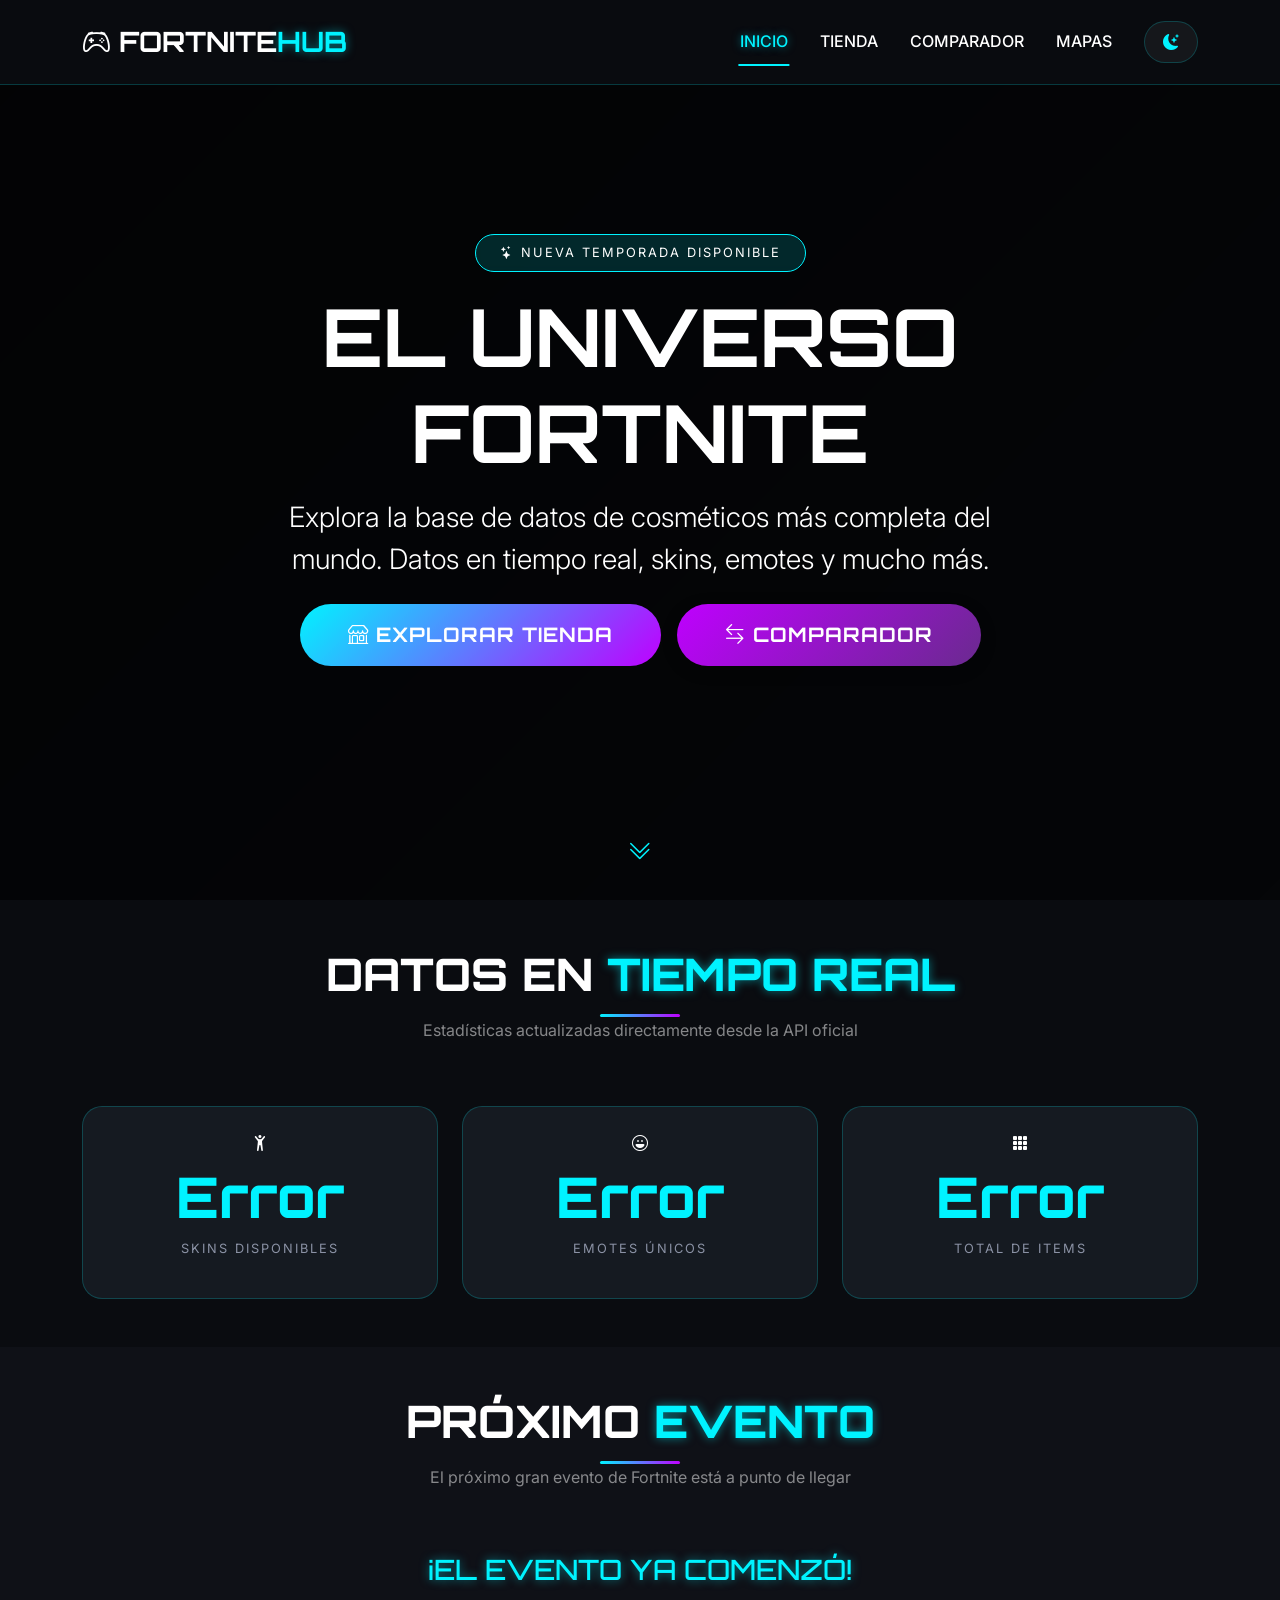
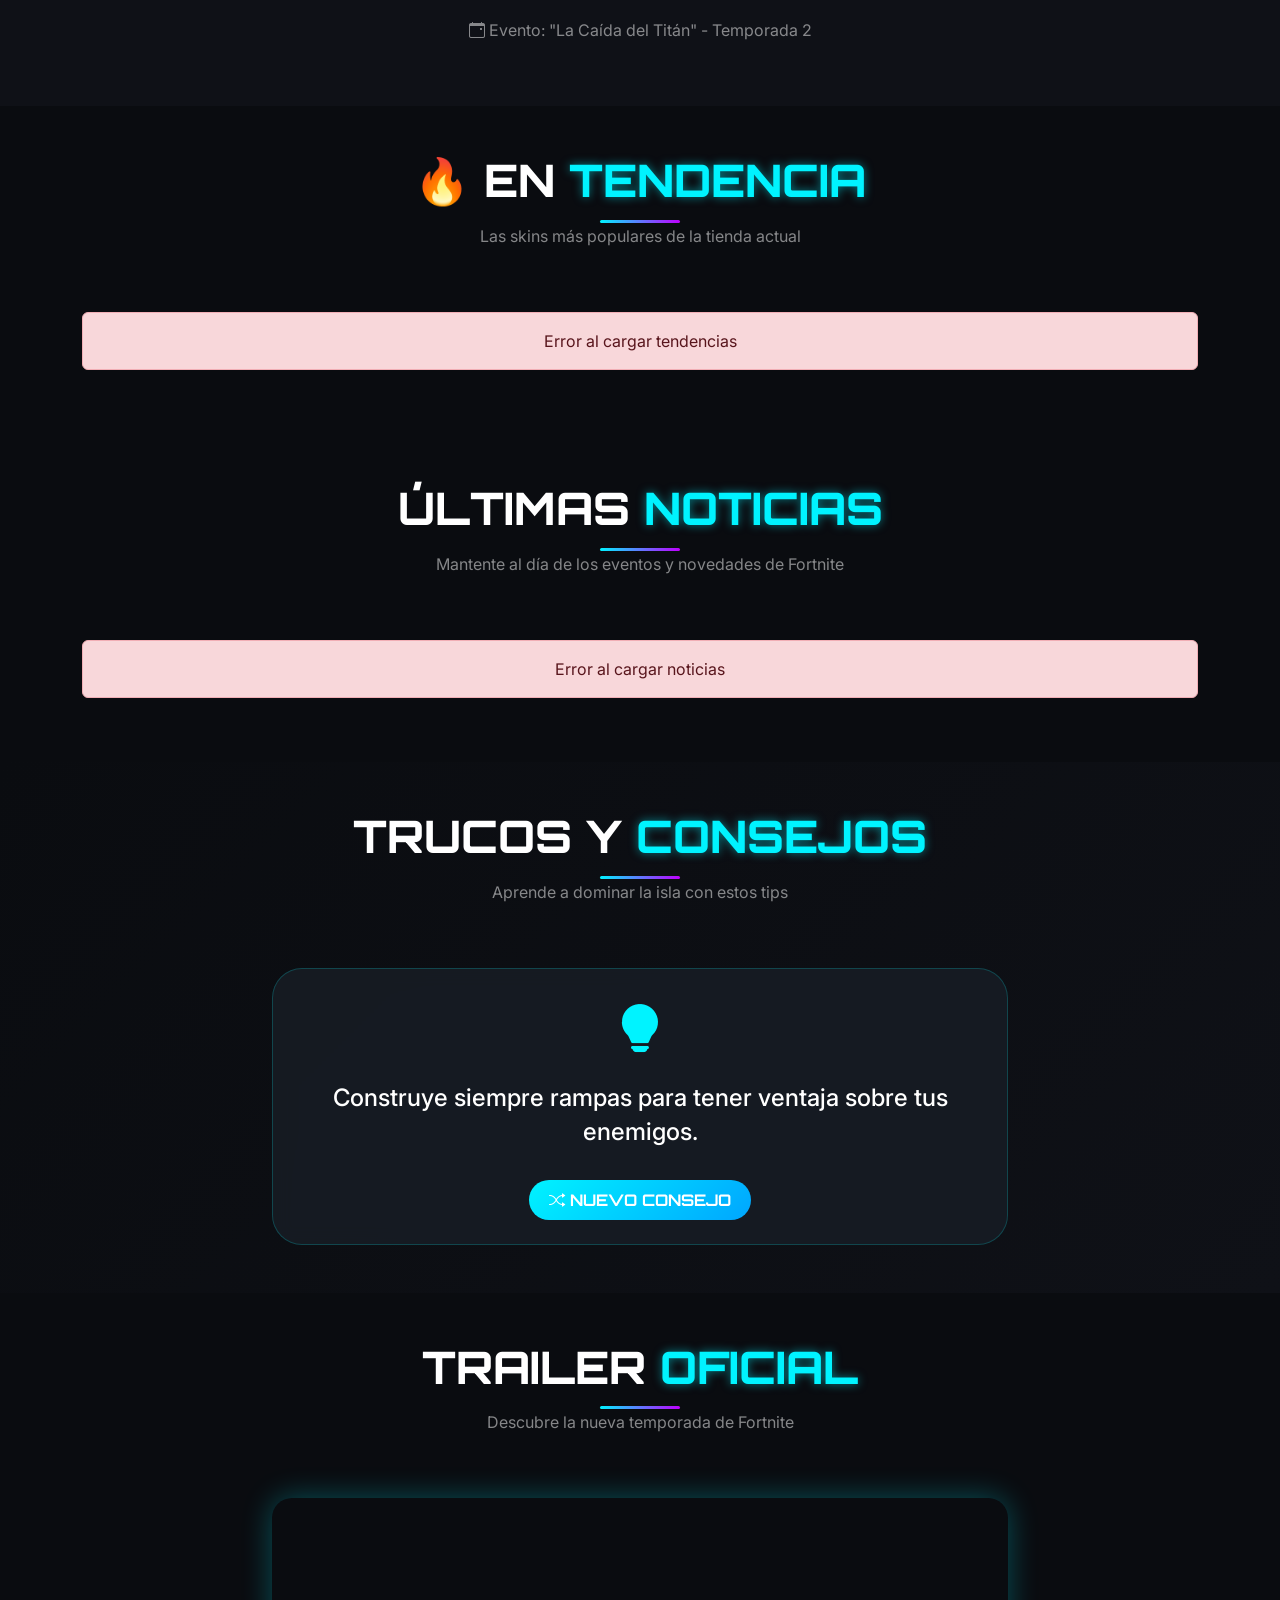
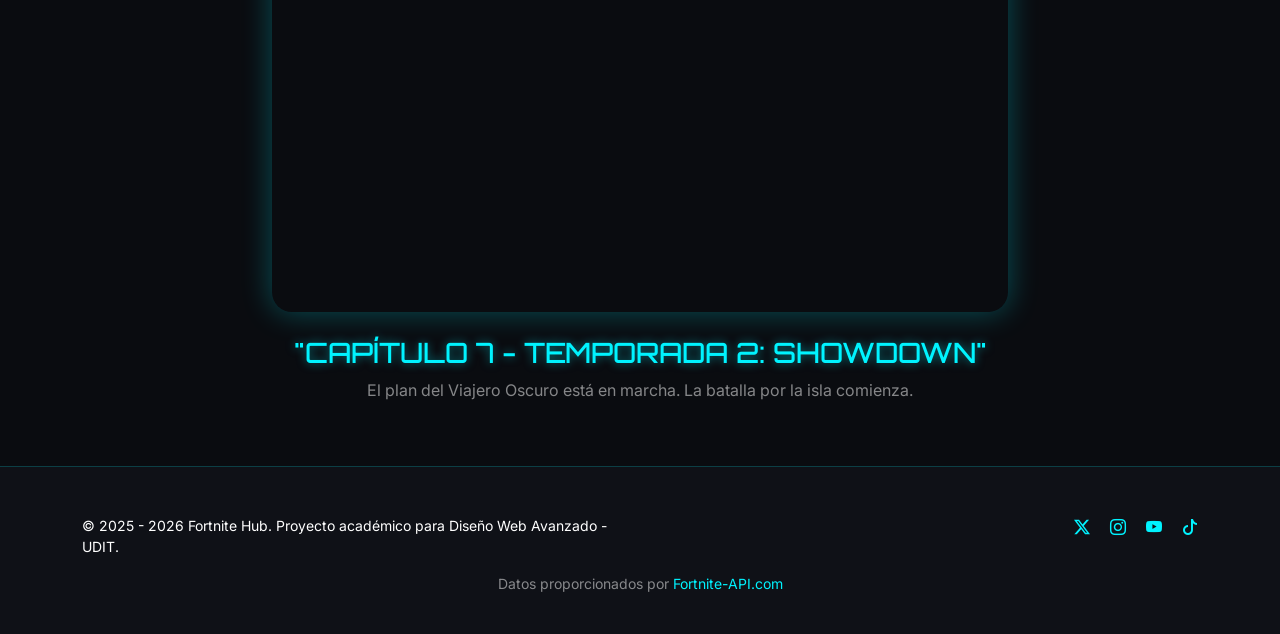
==== commit 1aa1937a: "Sección mapas Empezamos sección de mapas" ====
--- a/index.html
+++ b/index.html
@@ -30,6 +30,7 @@
           <li class="nav-item"><a class="nav-link active" href="index.html">INICIO</a></li>
           <li class="nav-item"><a class="nav-link" href="shop.html">TIENDA</a></li>
           <li class="nav-item"><a class="nav-link" href="compare.html">COMPARADOR</a></li>
+          <li class="nav-item"><a class="nav-link" href="maps.html">MAPAS</a></li>
           <li class="nav-item"><button id="themeToggle" class="btn btn-theme-toggle ms-lg-3"><i class="bi bi-moon-stars-fill"></i></button></li>
         </ul>
       </div>
--- a/css/style.css
+++ b/css/style.css
@@ -709,4 +709,185 @@
   .model3d-container {
     height: 300px;
   }
+}
+/* ==================== LÍNEA DE TIEMPO DE MAPAS ==================== */
+.timeline-section {
+    padding: 2rem 0;
+    min-height: 600px;
+}
+
+.timeline-container {
+    position: relative;
+    max-width: 1200px;
+    margin: 0 auto;
+}
+
+/* La línea central */
+.timeline-container::before {
+    content: '';
+    position: absolute;
+    left: 50%;
+    transform: translateX(-50%);
+    width: 3px;
+    height: 100%;
+    background: linear-gradient(180deg, var(--neon-cyan), var(--neon-purple), var(--neon-cyan));
+    box-shadow: 0 0 15px rgba(0, 243, 255, 0.5);
+}
+
+/* Tarjetas de la línea de tiempo */
+.timeline-item {
+    position: relative;
+    width: 100%;
+    margin-bottom: 3rem;
+}
+
+.timeline-card {
+    position: relative;
+    width: 45%;
+    background: var(--bg-card);
+    backdrop-filter: blur(10px);
+    border-radius: 20px;
+    overflow: hidden;
+    border: 1px solid var(--border-color);
+    transition: all 0.3s ease;
+    cursor: pointer;
+}
+
+.timeline-card:hover {
+    transform: translateY(-5px);
+    border-color: var(--neon-cyan);
+    box-shadow: 0 0 25px rgba(0, 243, 255, 0.3);
+}
+
+/* Alternar izquierda y derecha */
+.timeline-item:nth-child(odd) .timeline-card {
+    margin-left: auto;
+    margin-right: 0;
+}
+
+.timeline-item:nth-child(even) .timeline-card {
+    margin-left: 0;
+    margin-right: auto;
+}
+
+/* Círculo conector */
+.timeline-card::before {
+    content: '';
+    position: absolute;
+    top: 30px;
+    width: 16px;
+    height: 16px;
+    background: var(--neon-cyan);
+    border-radius: 50%;
+    box-shadow: 0 0 10px var(--neon-cyan);
+    z-index: 10;
+}
+
+.timeline-item:nth-child(odd) .timeline-card::before {
+    left: -45px;
+}
+
+.timeline-item:nth-child(even) .timeline-card::before {
+    right: -45px;
+}
+
+/* Imagen del mapa */
+.timeline-img {
+    width: 100%;
+    height: 220px;
+    object-fit: cover;
+    transition: transform 0.4s ease;
+}
+
+.timeline-card:hover .timeline-img {
+    transform: scale(1.03);
+}
+
+/* Contenido de la tarjeta */
+.timeline-content {
+    padding: 1.2rem;
+}
+
+.timeline-season {
+    display: inline-block;
+    background: var(--neon-cyan);
+    color: var(--bg-primary);
+    font-size: 0.65rem;
+    font-weight: bold;
+    padding: 3px 10px;
+    border-radius: 20px;
+    margin-bottom: 0.5rem;
+    font-family: 'Orbitron', monospace;
+}
+
+.timeline-title {
+    font-size: 1.1rem;
+    font-weight: 800;
+    margin-bottom: 0.3rem;
+    color: var(--text-primary);
+    font-family: 'Orbitron', monospace;
+}
+
+.timeline-tag {
+    display: inline-block;
+    background: rgba(0, 243, 255, 0.1);
+    border: 1px solid var(--neon-cyan);
+    padding: 3px 10px;
+    border-radius: 20px;
+    font-size: 0.65rem;
+    margin-bottom: 0.8rem;
+}
+
+.timeline-desc {
+    color: var(--text-secondary);
+    font-size: 0.85rem;
+    line-height: 1.4;
+    margin-bottom: 0.8rem;
+}
+
+.timeline-year {
+    font-size: 0.7rem;
+    color: var(--text-muted);
+    display: flex;
+    align-items: center;
+    gap: 5px;
+}
+
+.timeline-year i {
+    color: var(--neon-cyan);
+}
+
+/* Responsive */
+@media (max-width: 992px) {
+    .timeline-container::before {
+        left: 20px;
+    }
+    
+    .timeline-card {
+        width: calc(100% - 50px);
+        margin-left: 50px !important;
+    }
+    
+    .timeline-card::before {
+        left: -35px !important;
+        right: auto !important;
+    }
+    
+    .timeline-item:nth-child(even) .timeline-card {
+        margin-left: 50px !important;
+    }
+}
+
+@media (max-width: 768px) {
+    .timeline-img {
+        height: 160px;
+    }
+    
+    .timeline-title {
+        font-size: 0.95rem;
+    }
+    
+    .timeline-desc {
+        font-size: 0.75rem;
+    }
 }
